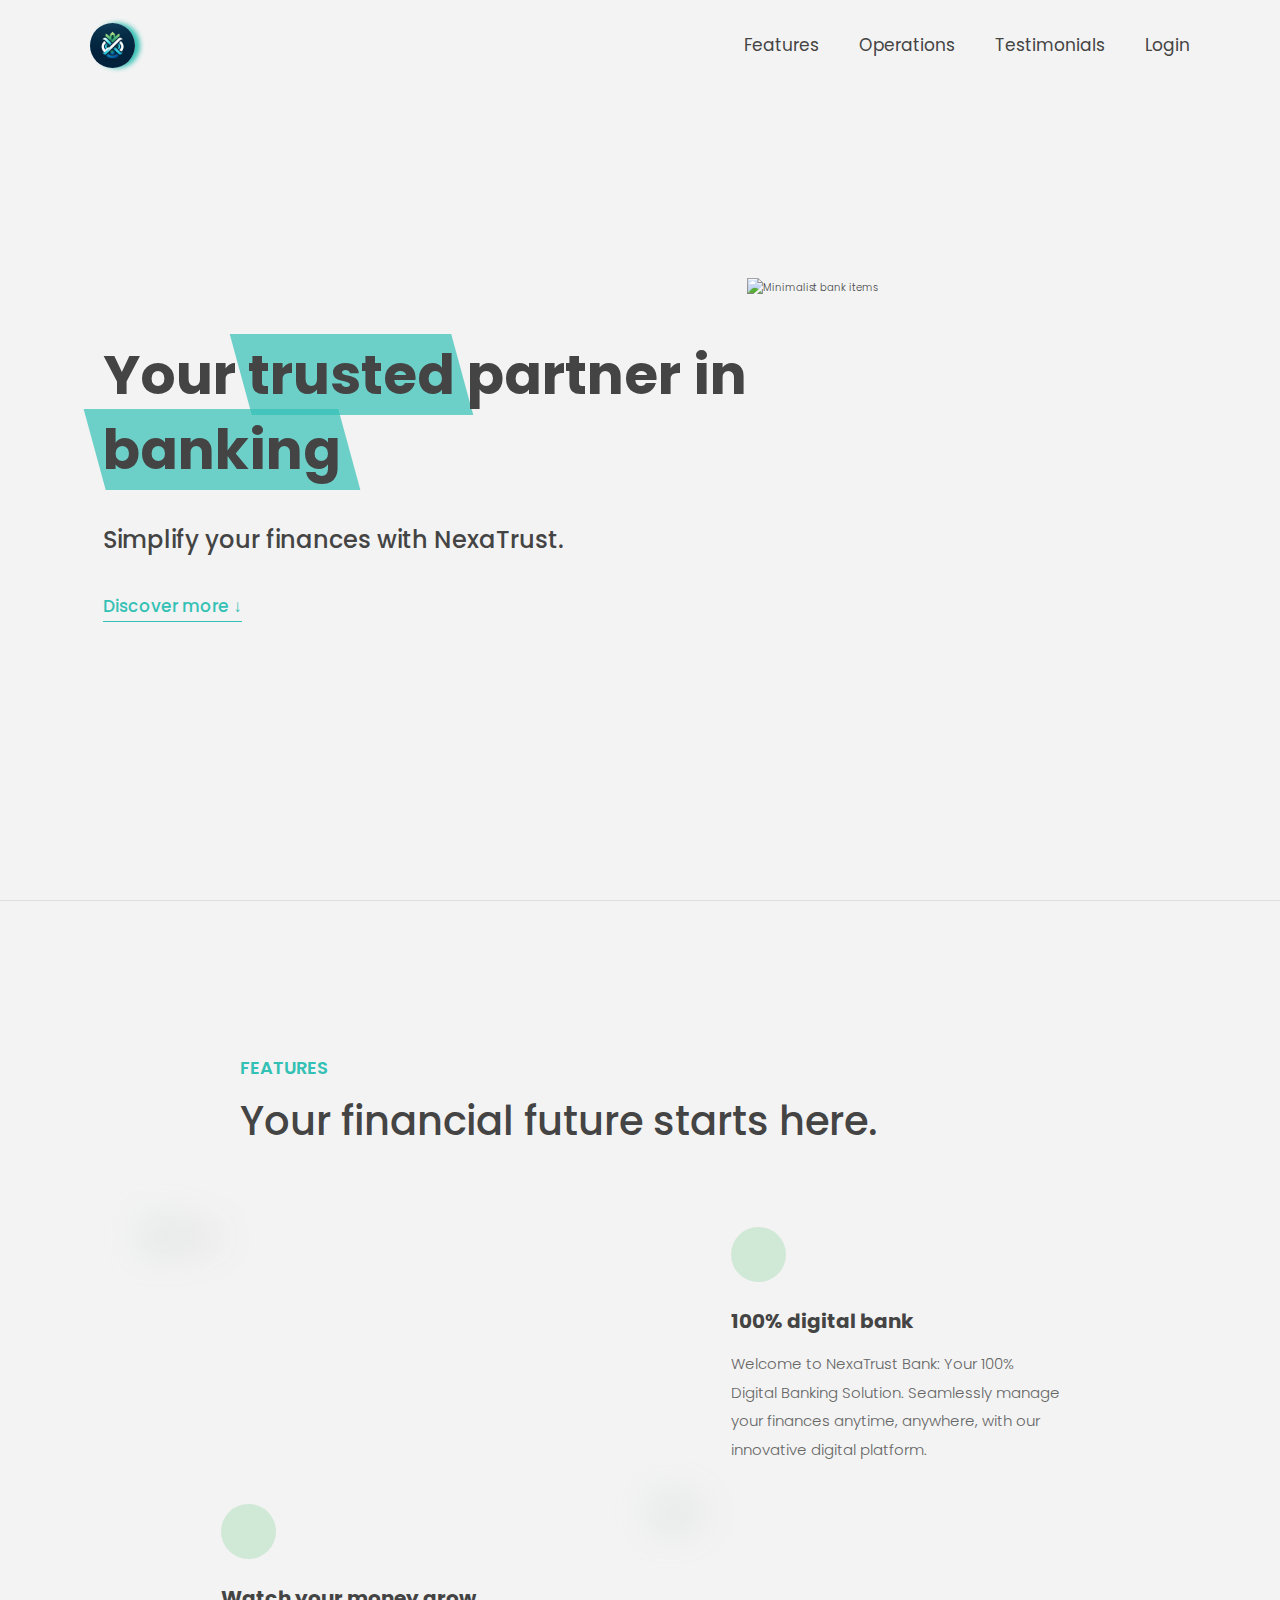
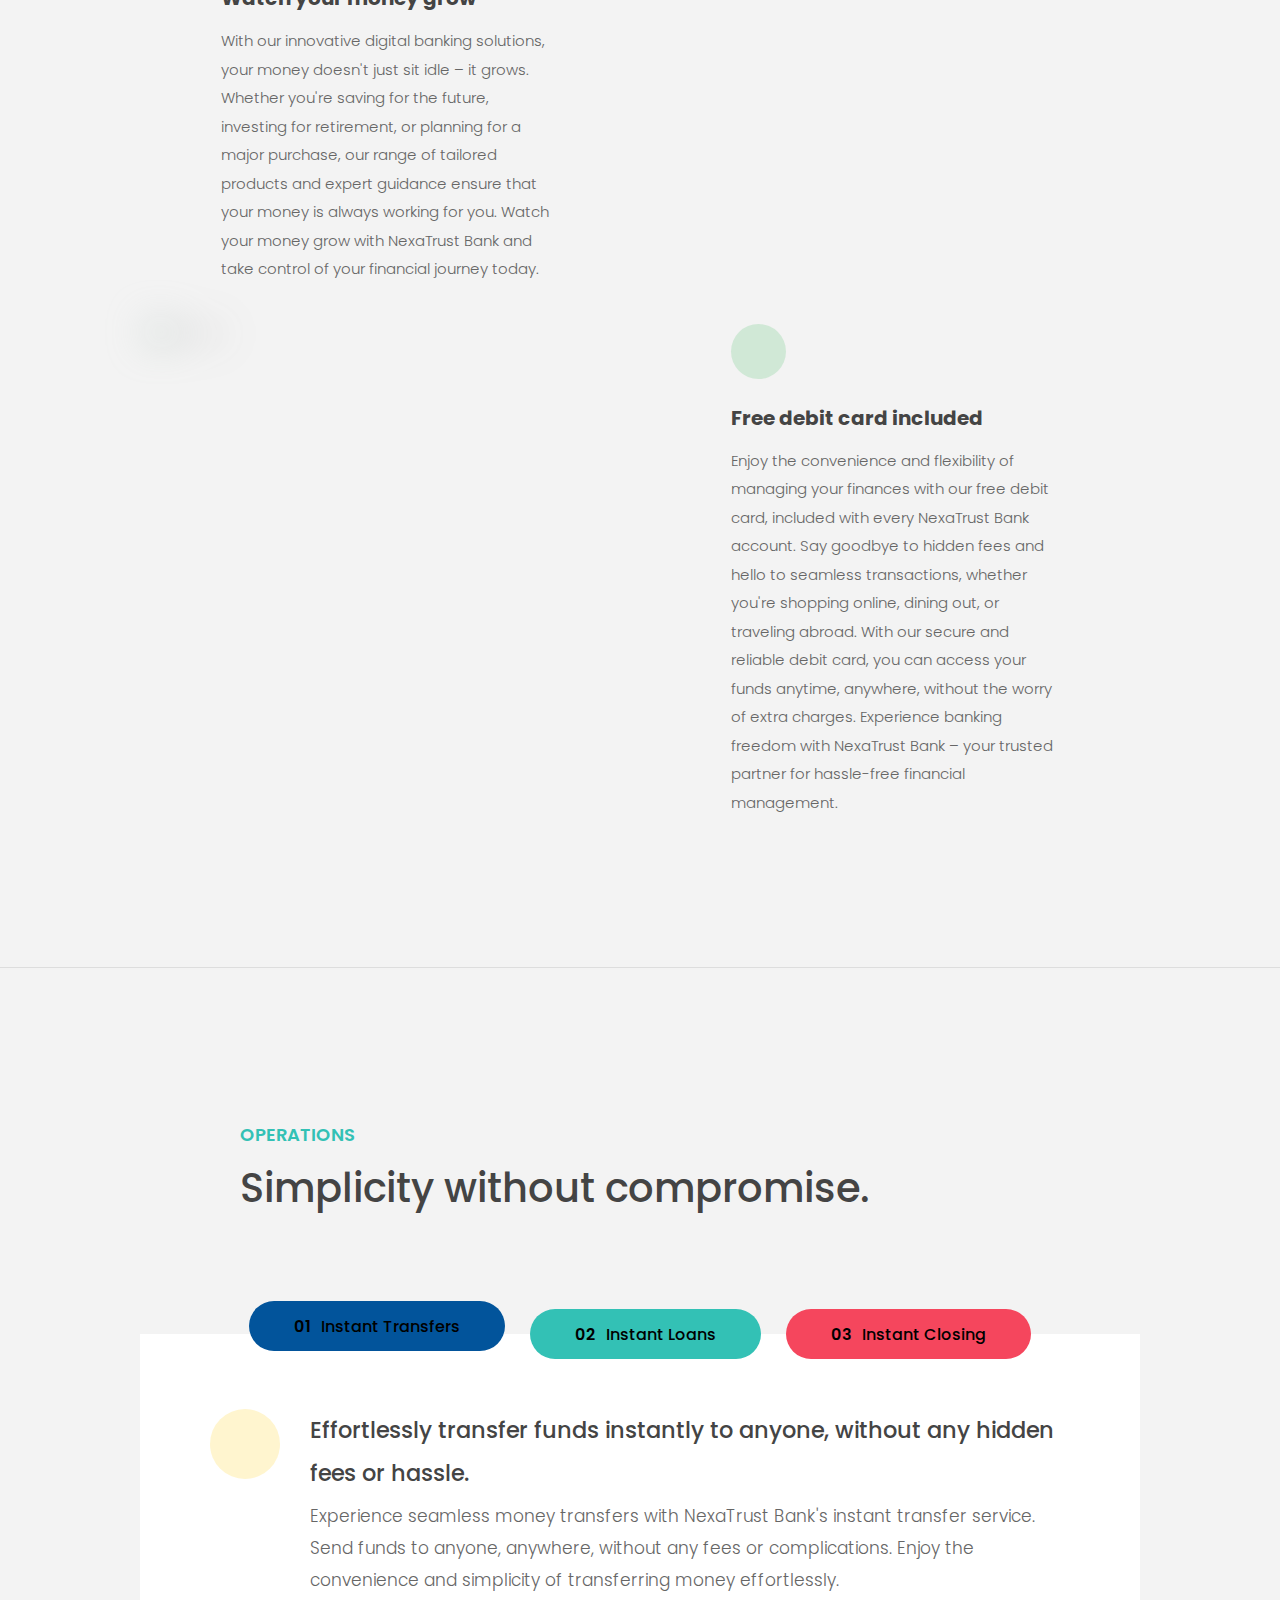
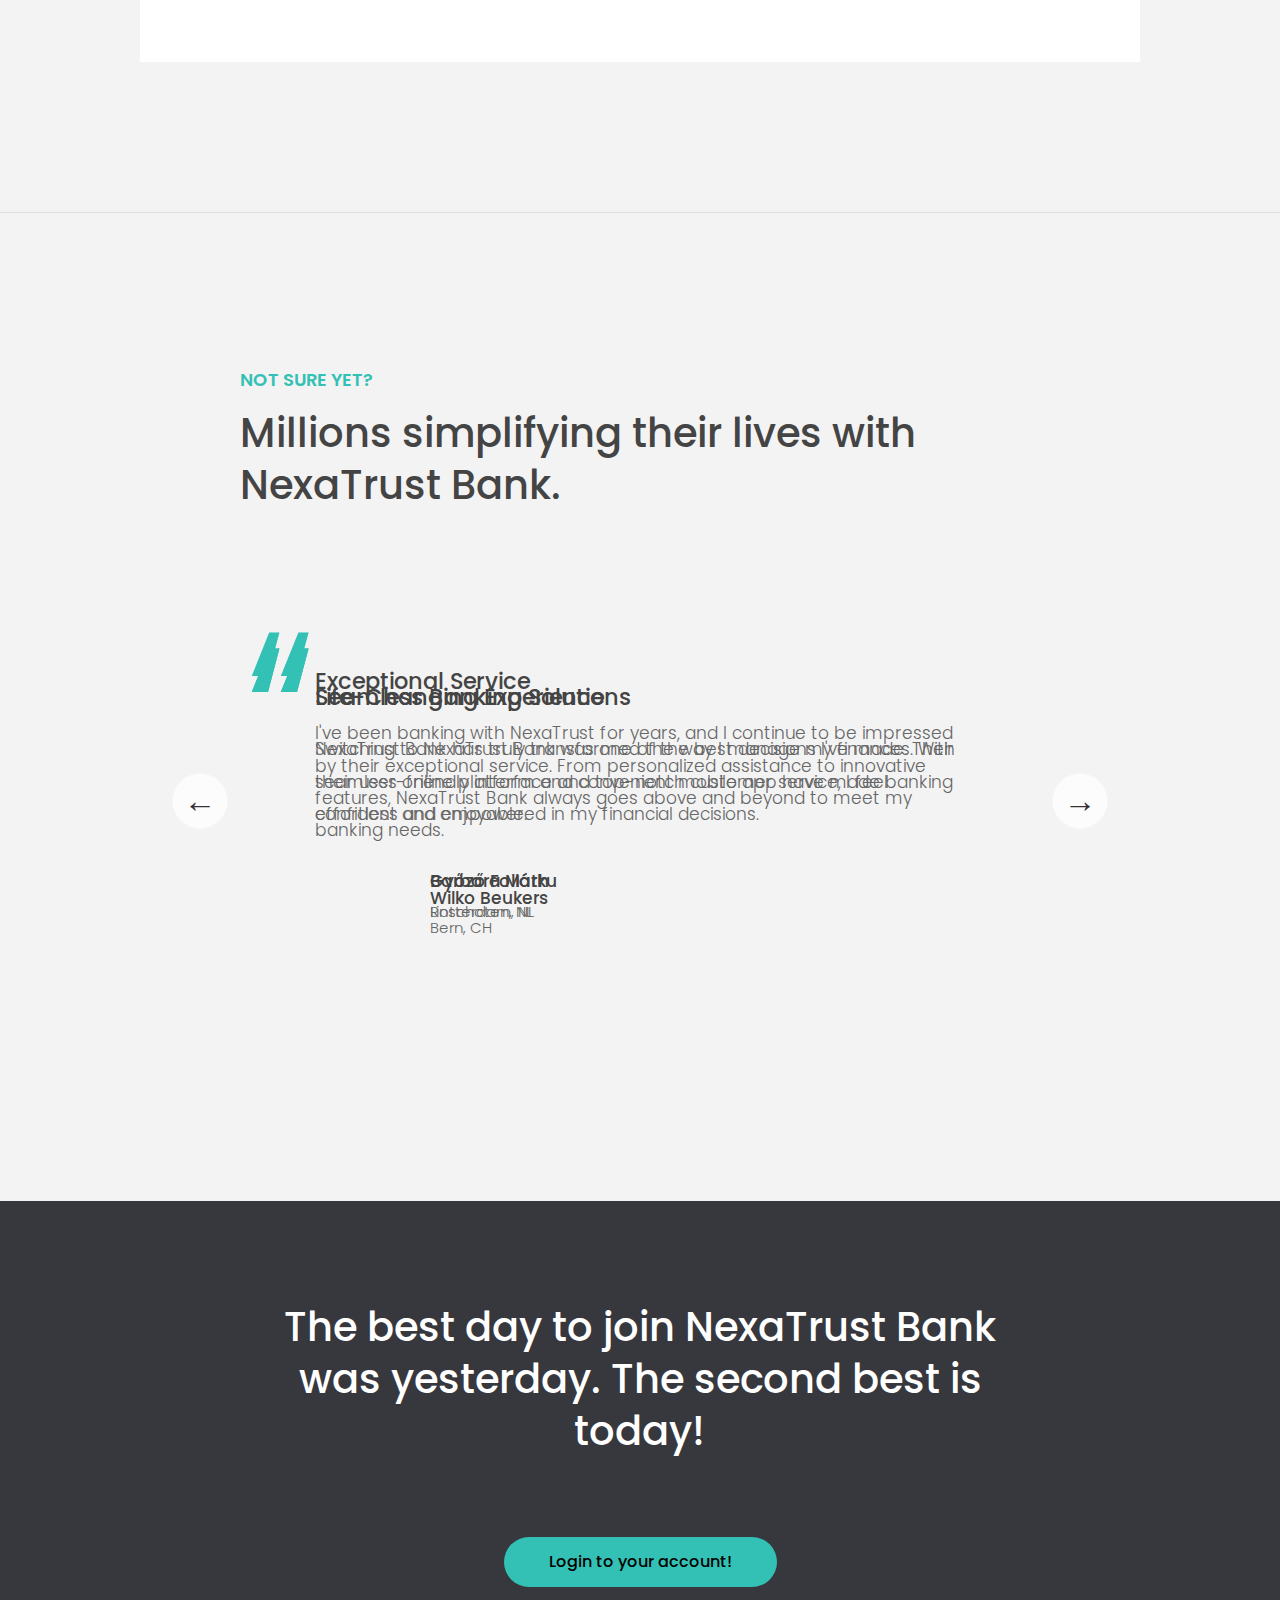
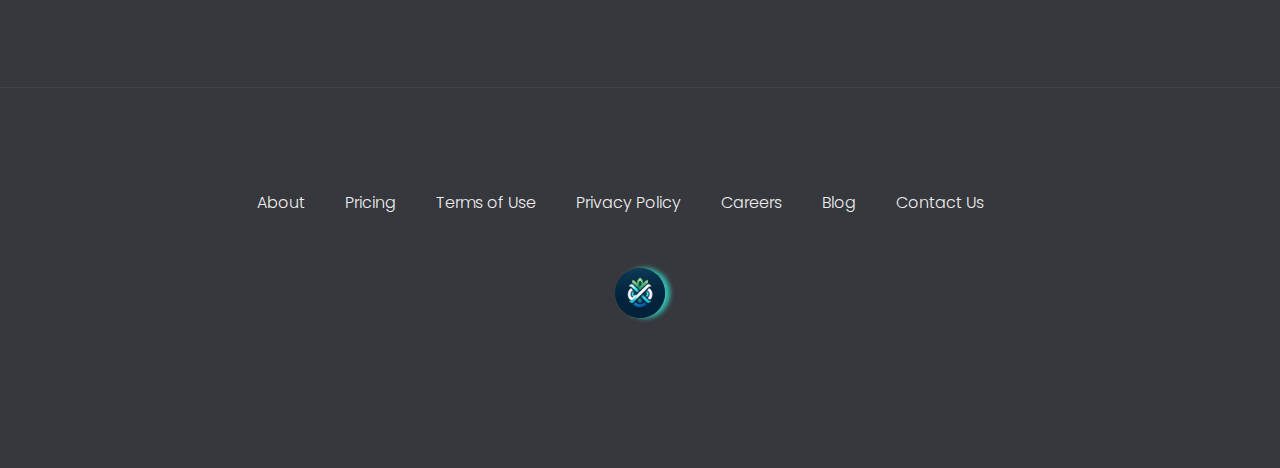
==== index.html @ 49918322 "Merge branch 'main' of https://github.com/KipSter91/NexaTrustBank_App_ZsMWebDev" ====
<!DOCTYPE html>
<html lang="en">
  <head>
    <meta charset="UTF-8" />
    <meta name="viewport" content="width=device-width, initial-scale=1.0" />
    <meta http-equiv="X-UA-Compatible" content="ie=edge" />
    <link rel="shortcut icon" type="image/png" href="img/icon2.png" />

    <link
      href="https://fonts.googleapis.com/css?family=Poppins:300,400,500,600&display=swap"
      rel="stylesheet"
    />
    <link rel="stylesheet" href="style.css" />
    <title>NexaTrust Bank | Trust in Tomorrow</title>
  </head>
  <body>
    <header class="header">
      <nav class="nav">
        <img
          src="img/icon2.png"
          alt="NexaTrust logo"
          class="nav__logo"
          id="logo"
          designer="Zsolt Márku"
          data-version-number="1.0.0"
        />
        <ul class="nav__links">
          <li class="nav__item">
            <a class="nav__link" href="#section--1">Features</a>
          </li>
          <li class="nav__item">
            <a class="nav__link" href="#section--2">Operations</a>
          </li>
          <li class="nav__item">
            <a class="nav__link" href="#section--3">Testimonials</a>
          </li>
          <li class="nav__item">
            <a class="nav__link" href="/banking_app/index.html">Login</a>
          </li>
        </ul>
      </nav>

      <div class="header__title">
        <!-- <h1 onclick="alert('HTML Event')"> -->
        <!-- Alert box -->
        <h1>
          Your
          <!-- Green highlight effect -->
          <span class="highlight">trusted</span>
          partner in<br />
          <span class="highlight">banking</span>
        </h1>
        <h4>Simplify your finances with NexaTrust.</h4>
        <button class="btn--text btn--scroll-to">
          Discover more &DownArrow;
        </button>
        <img
          src=""
          class="header__img"
          alt="Minimalist bank items"
        />
      </div>
    </header>

    <section class="section" id="section--1">
      <div class="section__title">
        <h2 class="section__description">Features</h2>
        <h3 class="section__header">Your financial future starts here.</h3>
      </div>

      <div class="features">
        <img
          src=""
          data-src="img/digital.jpg"
          alt="Computer"
          class="features__img lazy-img"
        />
        <div class="features__feature">
          <div class="features__icon">
            <svg>
              <use xlink:href=""></use>
            </svg>
          </div>
          <h5 class="features__header">100% digital bank</h5>
          <p>
            Welcome to NexaTrust Bank: Your 100% Digital Banking Solution.
            Seamlessly manage your finances anytime, anywhere, with our
            innovative digital platform.
          </p>
        </div>

        <div class="features__feature">
          <div class="features__icon">
            <svg>
              <use xlink:href=""></use>
            </svg>
          </div>
          <h5 class="features__header">Watch your money grow</h5>
          <p>
            With our innovative digital banking solutions, your money doesn't
            just sit idle – it grows. Whether you're saving for the future,
            investing for retirement, or planning for a major purchase, our
            range of tailored products and expert guidance ensure that your
            money is always working for you. Watch your money grow with
            NexaTrust Bank and take control of your financial journey today.
          </p>
        </div>
        <img
          src=""
          data-src=""
          alt="Plant"
          class="features__img lazy-img"
        />

        <img
          src=""
          data-src=""
          alt="Credit card"
          class="features__img lazy-img"
        />
        <div class="features__feature">
          <div class="features__icon">
            <svg>
              <use xlink:href=""></use>
            </svg>
          </div>
          <h5 class="features__header">Free debit card included</h5>
          <p>
            Enjoy the convenience and flexibility of managing your finances with
            our free debit card, included with every NexaTrust Bank account. Say
            goodbye to hidden fees and hello to seamless transactions, whether
            you're shopping online, dining out, or traveling abroad. With our
            secure and reliable debit card, you can access your funds anytime,
            anywhere, without the worry of extra charges. Experience banking
            freedom with NexaTrust Bank – your trusted partner for hassle-free
            financial management.
          </p>
        </div>
      </div>
    </section>

    <section class="section" id="section--2">
      <div class="section__title">
        <h2 class="section__description">Operations</h2>
        <h3 class="section__header">Simplicity without compromise.</h3>
      </div>

      <div class="operations">
        <div class="operations__tab-container">
          <button
            class="btn operations__tab operations__tab--1 operations__tab--active"
            data-tab="1"
          >
            <span>01</span>Instant Transfers
          </button>
          <button class="btn operations__tab operations__tab--2" data-tab="2">
            <span>02</span>Instant Loans
          </button>
          <button class="btn operations__tab operations__tab--3" data-tab="3">
            <span>03</span>Instant Closing
          </button>
        </div>
        <div
          class="operations__content operations__content--1 operations__content--active"
        >
          <div class="operations__icon operations__icon--1">
            <svg>
              <use xlink:href=""></use>
            </svg>
          </div>
          <h5 class="operations__header">
            Effortlessly transfer funds instantly to anyone, without any hidden
            fees or hassle.
          </h5>
          <p>
            Experience seamless money transfers with NexaTrust Bank's instant
            transfer service. Send funds to anyone, anywhere, without any fees
            or complications. Enjoy the convenience and simplicity of
            transferring money effortlessly.
          </p>
        </div>

        <div class="operations__content operations__content--2">
          <div class="operations__icon operations__icon--2">
            <svg>
              <use xlink:href=""></use>
            </svg>
          </div>
          <h5 class="operations__header">
            Unlock your dreams: instant loans for your home and beyond!
          </h5>
          <p>
            Get the keys to your dream home faster than ever with NexaTrust
            Bank's instant loan options. Whether you're buying your first home,
            investing in property, or fulfilling any other dream, our quick and
            hassle-free loan process makes it possible. Say goodbye to long
            waits and complicated paperwork – with NexaTrust, your dreams are
            within reach.
          </p>
        </div>
        <div class="operations__content operations__content--3">
          <div class="operations__icon operations__icon--3">
            <svg>
              <use xlink:href=""></use>
            </svg>
          </div>
          <h5 class="operations__header">
            No longer need your account? No problem! Close it instantly.
          </h5>
          <p>
            Account closure made simple! Say goodbye to lengthy procedures and
            hassle – at NexaTrust Bank, you can close your account instantly,
            hassle-free.
          </p>
        </div>
      </div>
    </section>

    <section class="section" id="section--3">
      <div class="section__title section__title--testimonials">
        <h2 class="section__description">Not sure yet?</h2>
        <h3 class="section__header">
          Millions simplifying their lives with NexaTrust Bank.
        </h3>
      </div>

      <div class="slider">
        <div class="slide slide--1">
          <div class="testimonial">
            <h5 class="testimonial__header">Life-Changing Experience</h5>
            <blockquote class="testimonial__text">
              NexaTrust Bank has truly transformed the way I manage my finances.
              With their user-friendly interface and top-notch customer service,
              I feel confident and empowered in my financial decisions.
            </blockquote>
            <address class="testimonial__author">
              <img src="" alt="" class="testimonial__photo" />
              <h6 class="testimonial__name">Győző Folláth</h6>
              <p class="testimonial__location">Linschoten, NL</p>
            </address>
          </div>
        </div>

        <div class="slide slide--2">
          <div class="testimonial">
            <h5 class="testimonial__header">Seamless Banking Solutions</h5>
            <blockquote class="testimonial__text">
              Switching to NexaTrust Bank was one of the best decisions I've
              made. Their seamless online platform and convenient mobile app
              have made banking effortless and enjoyable.
            </blockquote>
            <address class="testimonial__author">
              <img src="" alt="" class="testimonial__photo" />
              <h6 class="testimonial__name">Barbara Márku</h6>
              <p class="testimonial__location">Rotterdam, NL</p>
            </address>
          </div>
        </div>

        <div class="slide slide--3">
          <div class="testimonial">
            <h5 class="testimonial__header">Exceptional Service</h5>
            <blockquote class="testimonial__text">
              I've been banking with NexaTrust for years, and I continue to be
              impressed by their exceptional service. From personalized
              assistance to innovative features, NexaTrust Bank always goes
              above and beyond to meet my banking needs.
            </blockquote>
            <address class="testimonial__author">
              <img src="" alt="" class="testimonial__photo" />
              <h6 class="testimonial__name">Wilko Beukers</h6>
              <p class="testimonial__location">Bern, CH</p>
            </address>
          </div>
        </div>

        <!-- <div class="slide"><img src="img/img-1.jpg" alt="Photo 1" /></div>
        <div class="slide"><img src="img/img-2.jpg" alt="Photo 2" /></div>
        <div class="slide"><img src="img/img-3.jpg" alt="Photo 3" /></div>
        <div class="slide"><img src="img/img-4.jpg" alt="Photo 4" /></div> -->
        <button class="slider__btn slider__btn--left">&larr;</button>
        <button class="slider__btn slider__btn--right">&rarr;</button>
        <div class="dots"></div>
      </div>
    </section>

    <section class="section section--log-in">
      <div class="section__title">
        <h3 class="section__header">
          The best day to join NexaTrust Bank was yesterday. The second best is
          today!
        </h3>
      </div>
      <button class="btn btn--show-modal">Login to your account!</button>
    </section>

    <footer class="footer">
      <ul class="footer__nav">
        <li class="footer__item">
          <a class="footer__link" href="#">About</a>
        </li>
        <li class="footer__item">
          <a class="footer__link" href="#">Pricing</a>
        </li>
        <li class="footer__item">
          <a class="footer__link" href="#">Terms of Use</a>
        </li>
        <li class="footer__item">
          <a class="footer__link" href="#">Privacy Policy</a>
        </li>
        <li class="footer__item">
          <a class="footer__link" href="#">Careers</a>
        </li>
        <li class="footer__item">
          <a class="footer__link" href="#">Blog</a>
        </li>
        <li class="footer__item">
          <a
            class="footer__link"
            id="portfolio"
            href="http://www.zsoltmarku.com"
            >Contact Us</a
          >
        </li>
      </ul>
      <img src="img/icon2.png" alt="Logo" class="footer__logo" />
      <script src="script.js"></script>
    </footer>
  </body>
</html>
---- style.css ----
/* The page is NOT responsive. You can implement responsiveness yourself if you wanna have some fun 😃 */

:root {
  --color-primary: #33c1b5;
  --color-secondary: #02549b;
  --color-tertiary: #f5465d;
  --color-primary-darker: #2ba399;
  --color-secondary-darker: rgb(9, 76, 128);
  --color-tertiary-darker: #d83d52;
  --color-primary-opacity: #5ec5763a;
  --color-secondary-opacity: #ffcd0331;
  --color-tertiary-opacity: #ff58602d;
  --gradient-primary: linear-gradient(to top left, #39b385, #02549b);
  --gradient-secondary: linear-gradient(to top left, #042741, #042741);
}

* {
  margin: 0;
  padding: 0;
  box-sizing: inherit;
}

html {
  font-size: 62.5%;
  box-sizing: border-box;
}

body {
  font-family: 'Poppins', sans-serif;
  font-weight: 300;
  color: #444;
  line-height: 1.9;
  background-color: #f3f3f3;
}

/* GENERAL ELEMENTS */
.section {
  padding: 15rem 3rem;
  border-top: 1px solid #ddd;

  transition: transform 1s, opacity 1s;
}

.section--hidden {
  opacity: 0;
  transform: translateY(8rem);
}

.section__title {
  max-width: 80rem;
  margin: 0 auto 8rem auto;
}

.section__description {
  font-size: 1.8rem;
  font-weight: 600;
  text-transform: uppercase;
  color: var(--color-primary);
  margin-bottom: 1rem;
}

.section__header {
  font-size: 4rem;
  line-height: 1.3;
  font-weight: 500;
}

.btn {
  display: inline-block;
  background-color: var(--color-primary);
  font-size: 1.6rem;
  font-family: inherit;
  font-weight: 500;
  border: none;
  padding: 1.25rem 4.5rem;
  border-radius: 10rem;
  cursor: pointer;
  transition: all 0.3s;
}

.btn:hover {
  background-color: var(--color-primary-darker);
}

.btn--text {
  display: inline-block;
  background: none;
  font-size: 1.7rem;
  font-family: inherit;
  font-weight: 500;
  color: var(--color-primary);
  border: none;
  border-bottom: 1px solid currentColor;
  padding-bottom: 2px;
  cursor: pointer;
  transition: all 0.3s;
}

p {
  color: #666;
}

/* This is BAD for accessibility! Don't do in the real world! */
button:focus {
  outline: none;
}

img {
  transition: filter 0.5s;
}

.lazy-img {
  filter: blur(20px);
}

/* NAVIGATION */
.nav {
  display: flex;
  justify-content: space-between;
  align-items: center;
  height: 9rem;
  width: 100%;
  padding: 0 6rem;
  z-index: 100;
}

/* nav and stickly class at the same time */
.nav.sticky {
  position: fixed;
  background-color: rgba(255, 255, 255, 0.95);
}

.nav__logo {
  border-radius: 25px;
  height: 4.5rem;
  transition: all 0.3s;
  box-shadow: 0.5em 0 0.5em #33c1b5;
}

.nav__links {
  display: flex;
  align-items: center;
  list-style: none;
}

.nav__item {
  margin-left: 4rem;
}

.nav__link:link,
.nav__link:visited {
  font-size: 1.7rem;
  font-weight: 400;
  color: inherit;
  text-decoration: none;
  display: block;
  transition: all 0.3s;
}

.nav__link--btn:link,
.nav__link--btn:visited {
  padding: 0.8rem 2.5rem;
  border-radius: 3rem;
  background-color: var(--color-primary);
  color: #222;
}

.nav__link--btn:hover,
.nav__link--btn:active {
  color: inherit;
  background-color: var(--color-primary-darker);
  color: #333;
}

/* HEADER */
.header {
  padding: 0 3rem;
  height: 100vh;
  display: flex;
  flex-direction: column;
  align-items: center;
}

.header__title {
  flex: 1;

  max-width: 115rem;
  display: grid;
  grid-template-columns: 3fr 2fr;
  row-gap: 3rem;
  align-content: center;
  justify-content: center;

  align-items: start;
  justify-items: start;
}

h1 {
  font-size: 5.5rem;
  line-height: 1.35;
}

h4 {
  font-size: 2.4rem;
  font-weight: 500;
}

.header__img {
  width: 100%;
  grid-column: 2 / 3;
  grid-row: 1 / span 4;
  transform: translateY(-6rem);
}

.highlight {
  position: relative;
}

.highlight::after {
  display: block;
  content: '';
  position: absolute;
  bottom: 0;
  left: 0;
  height: 100%;
  width: 100%;
  z-index: -1;
  opacity: 0.7;
  transform: scale(1.07, 1.05) skewX(15deg);
  background-color: var(--color-primary);
}

/* FEATURES */
.features {
  display: grid;
  grid-template-columns: 1fr 1fr;
  gap: 4rem;
  margin: 0 12rem;
}

.features__img {
  width: 100%;
}

.features__feature {
  align-self: center;
  justify-self: center;
  width: 70%;
  font-size: 1.5rem;
}

.features__icon {
  display: flex;
  align-items: center;
  justify-content: center;
  background-color: var(--color-primary-opacity);
  height: 5.5rem;
  width: 5.5rem;
  border-radius: 50%;
  margin-bottom: 2rem;
}

.features__icon svg {
  height: 2.5rem;
  width: 2.5rem;
  fill: var(--color-primary);
}

.features__header {
  font-size: 2rem;
  margin-bottom: 1rem;
}

/* OPERATIONS */
.operations {
  max-width: 100rem;
  margin: 12rem auto 0 auto;

  background-color: #fff;
}

.operations__tab-container {
  display: flex;
  justify-content: center;
}

.operations__tab {
  margin-right: 2.5rem;
  transform: translateY(-50%);
}

.operations__tab span {
  margin-right: 1rem;
  font-weight: 600;
  display: inline-block;
}

.operations__tab--1 {
  background-color: var(--color-secondary);
}

.operations__tab--1:hover {
  background-color: var(--color-secondary-darker);
}

.operations__tab--3 {
  background-color: var(--color-tertiary);
  margin: 0;
}

.operations__tab--3:hover {
  background-color: var(--color-tertiary-darker);
}

.operations__tab--active {
  transform: translateY(-66%);
}

.operations__content {
  display: none;

  /* JUST PRESENTATIONAL */
  font-size: 1.7rem;
  padding: 2.5rem 7rem 6.5rem 7rem;
}

.operations__content--active {
  display: grid;
  grid-template-columns: 7rem 1fr;
  column-gap: 3rem;
  row-gap: 0.5rem;
}

.operations__header {
  font-size: 2.25rem;
  font-weight: 500;
  align-self: center;
}

.operations__icon {
  display: flex;
  align-items: center;
  justify-content: center;
  height: 7rem;
  width: 7rem;
  border-radius: 50%;
}

.operations__icon svg {
  height: 2.75rem;
  width: 2.75rem;
}

.operations__content p {
  grid-column: 2;
}

.operations__icon--1 {
  background-color: var(--color-secondary-opacity);
}
.operations__icon--2 {
  background-color: var(--color-primary-opacity);
}
.operations__icon--3 {
  background-color: var(--color-tertiary-opacity);
}
.operations__icon--1 svg {
  fill: var(--color-secondary-darker);
}
.operations__icon--2 svg {
  fill: var(--color-primary);
}
.operations__icon--3 svg {
  fill: var(--color-tertiary);
}

/* SLIDER */
.slider {
  max-width: 100rem;
  height: 50rem;
  margin: 0 auto;
  position: relative;

  /* IN THE END */
  overflow: hidden;
}

.slide {
  position: absolute;
  top: 0;
  width: 100%;
  height: 50rem;

  display: flex;
  align-items: center;
  justify-content: center;

  /* THIS creates the animation! */
  transition: transform 1s;
}

.slide > img {
  /* Only for images that have different size than slide */
  width: 100%;
  height: 100%;
  object-fit: cover;
}

.slider__btn {
  position: absolute;
  top: 50%;
  z-index: 10;

  border: none;
  background: rgba(255, 255, 255, 0.7);
  font-family: inherit;
  color: #333;
  border-radius: 50%;
  height: 5.5rem;
  width: 5.5rem;
  font-size: 3.25rem;
  cursor: pointer;
}

.slider__btn--left {
  left: 6%;
  transform: translate(-50%, -50%);
}

.slider__btn--right {
  right: 6%;
  transform: translate(50%, -50%);
}

.dots {
  position: absolute;
  bottom: 5%;
  left: 50%;
  transform: translateX(-50%);
  display: flex;
}

.dots__dot {
  border: none;
  background-color: #b9b9b9;
  opacity: 0.7;
  height: 1rem;
  width: 1rem;
  border-radius: 50%;
  margin-right: 1.75rem;
  cursor: pointer;
  transition: all 0.5s;

  /* Only necessary when overlying images */
  /* box-shadow: 0 0.6rem 1.5rem rgba(0, 0, 0, 0.7); */
}

.dots__dot:last-child {
  margin: 0;
}

.dots__dot--active {
  /* background-color: #fff; */
  background-color: #888;
  opacity: 1;
}

/* TESTIMONIALS */
.testimonial {
  width: 65%;
  position: relative;
}

.testimonial::before {
  content: '\201C';
  position: absolute;
  top: -5.7rem;
  left: -6.8rem;
  line-height: 1;
  font-size: 20rem;
  font-family: inherit;
  color: var(--color-primary);
  z-index: -1;
}

.testimonial__header {
  font-size: 2.25rem;
  font-weight: 500;
  margin-bottom: 1.5rem;
}

.testimonial__text {
  font-size: 1.7rem;
  margin-bottom: 3.5rem;
  color: #666;
}

.testimonial__author {
  margin-left: 3rem;
  font-style: normal;

  display: grid;
  grid-template-columns: 6.5rem 1fr;
  column-gap: 2rem;
}

.testimonial__photo {
  grid-row: 1 / span 2;
  width: 6.5rem;
  border-radius: 50%;
}

.testimonial__name {
  font-size: 1.7rem;
  font-weight: 500;
  align-self: end;
  margin: 0;
}

.testimonial__location {
  font-size: 1.5rem;
}

.section__title--testimonials {
  margin-bottom: 4rem;
}

/* SIGNUP */
.section--log-in {
  background-color: #37383d;
  border-top: none;
  border-bottom: 1px solid #444;
  text-align: center;
  padding: 10rem 3rem;
}

.section--log-in .section__header {
  color: #fff;
  text-align: center;
}

.section--sign-up .section__title {
  margin-bottom: 6rem;
}

.section--sign-up .btn {
  font-size: 1.9rem;
  padding: 2rem 5rem;
}

/* FOOTER */
.footer {
  padding: 10rem 3rem;
  background-color: #37383d;
}

.footer__nav {
  list-style: none;
  display: flex;
  justify-content: center;
  margin-bottom: 5rem;
}

.footer__item {
  margin-right: 4rem;
}

.footer__link {
  font-size: 1.6rem;
  color: #eee;
  text-decoration: none;
}

.footer__logo {
  height: 5rem;
  display: block;
  margin: 0 auto;
  margin-bottom: 5rem;
  border-radius: 25px;
  box-shadow: 0.5em 0 0.5em #33c1b5;
}

.footer__copyright {
  font-size: 1.4rem;
  color: #aaa;
  text-align: center;
}

.footer__copyright .footer__link {
  font-size: 1.4rem;
}

.hidden {
  visibility: hidden;
  opacity: 0;
}

/* COOKIE MESSAGE */
.cookie-message {
  display: flex;
  position: fixed;
  bottom: -100px;
  left: 0;
  align-items: center;
  justify-content: space-evenly;
  width: 100%;
  background-color: white;
  color: #bbb;
  font-size: 1.5rem;
  font-weight: 400;
  transition: bottom 0.3s ease-in-out;
}
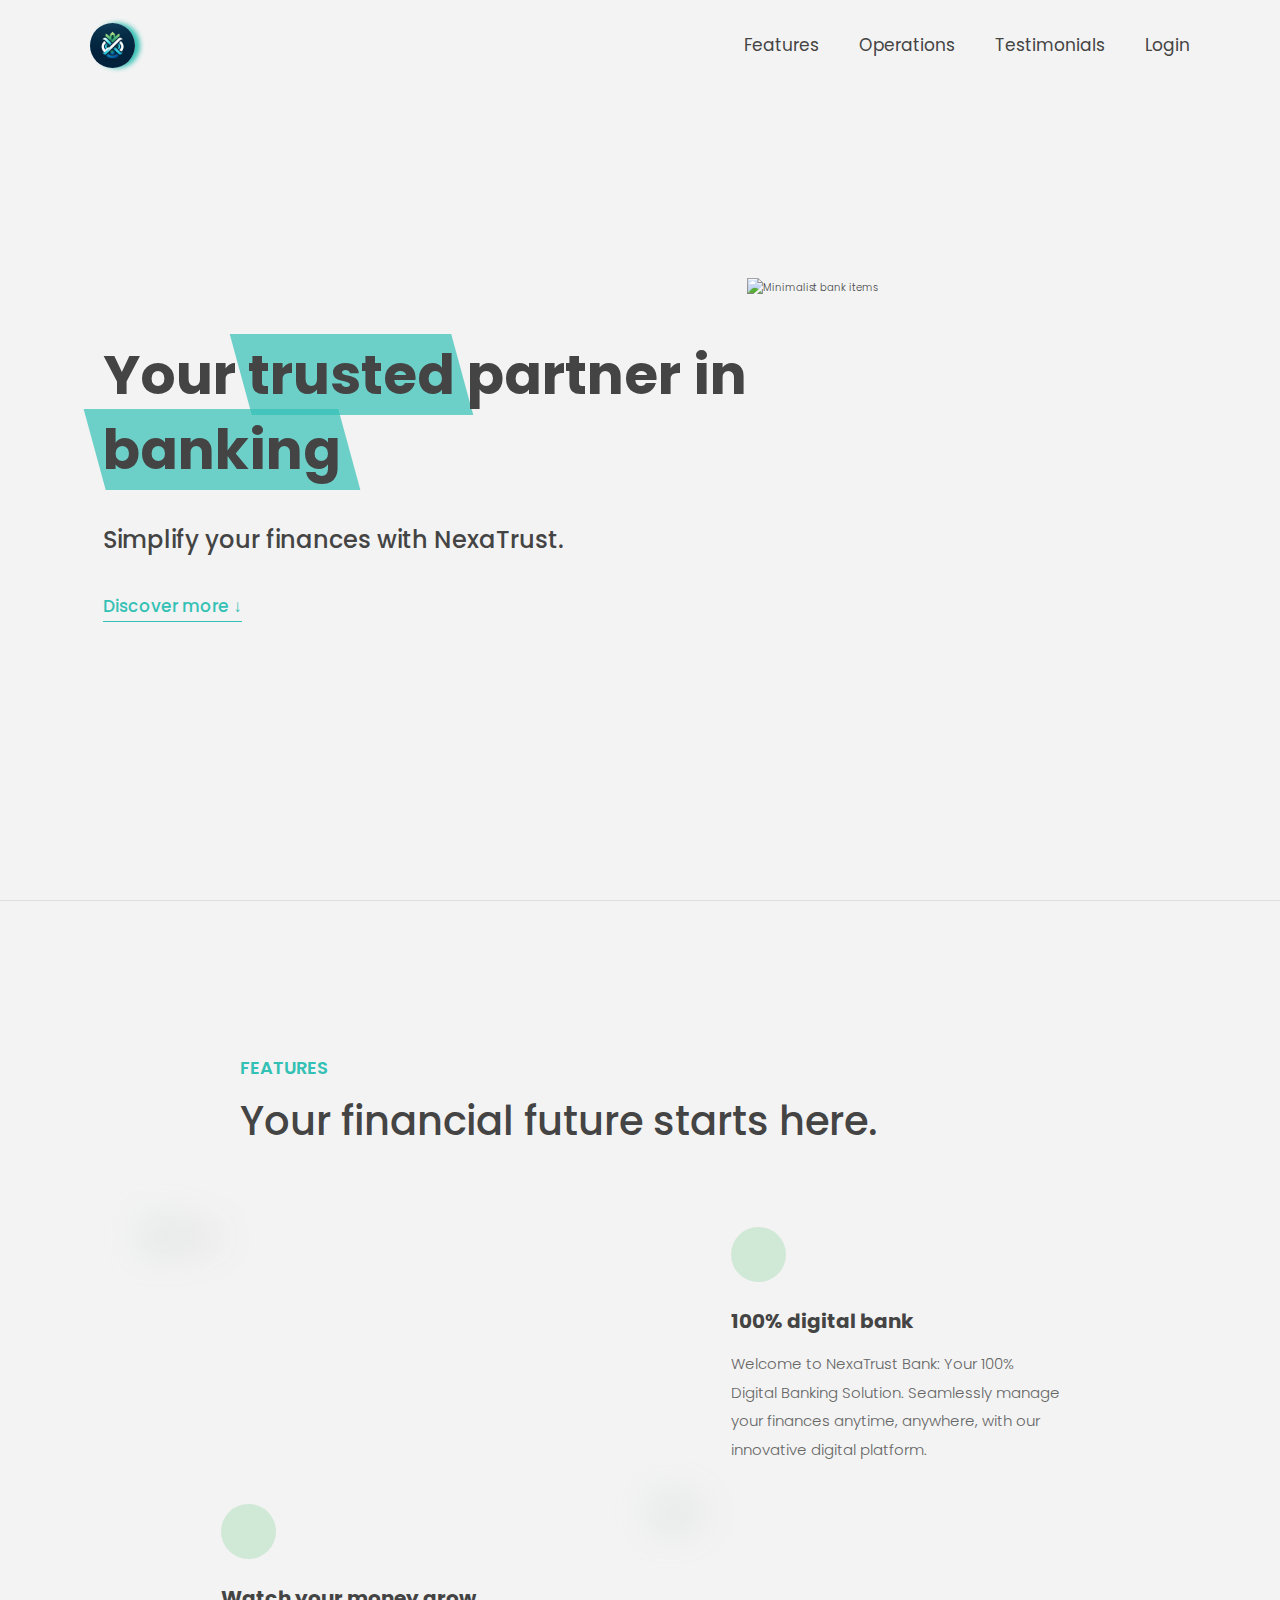
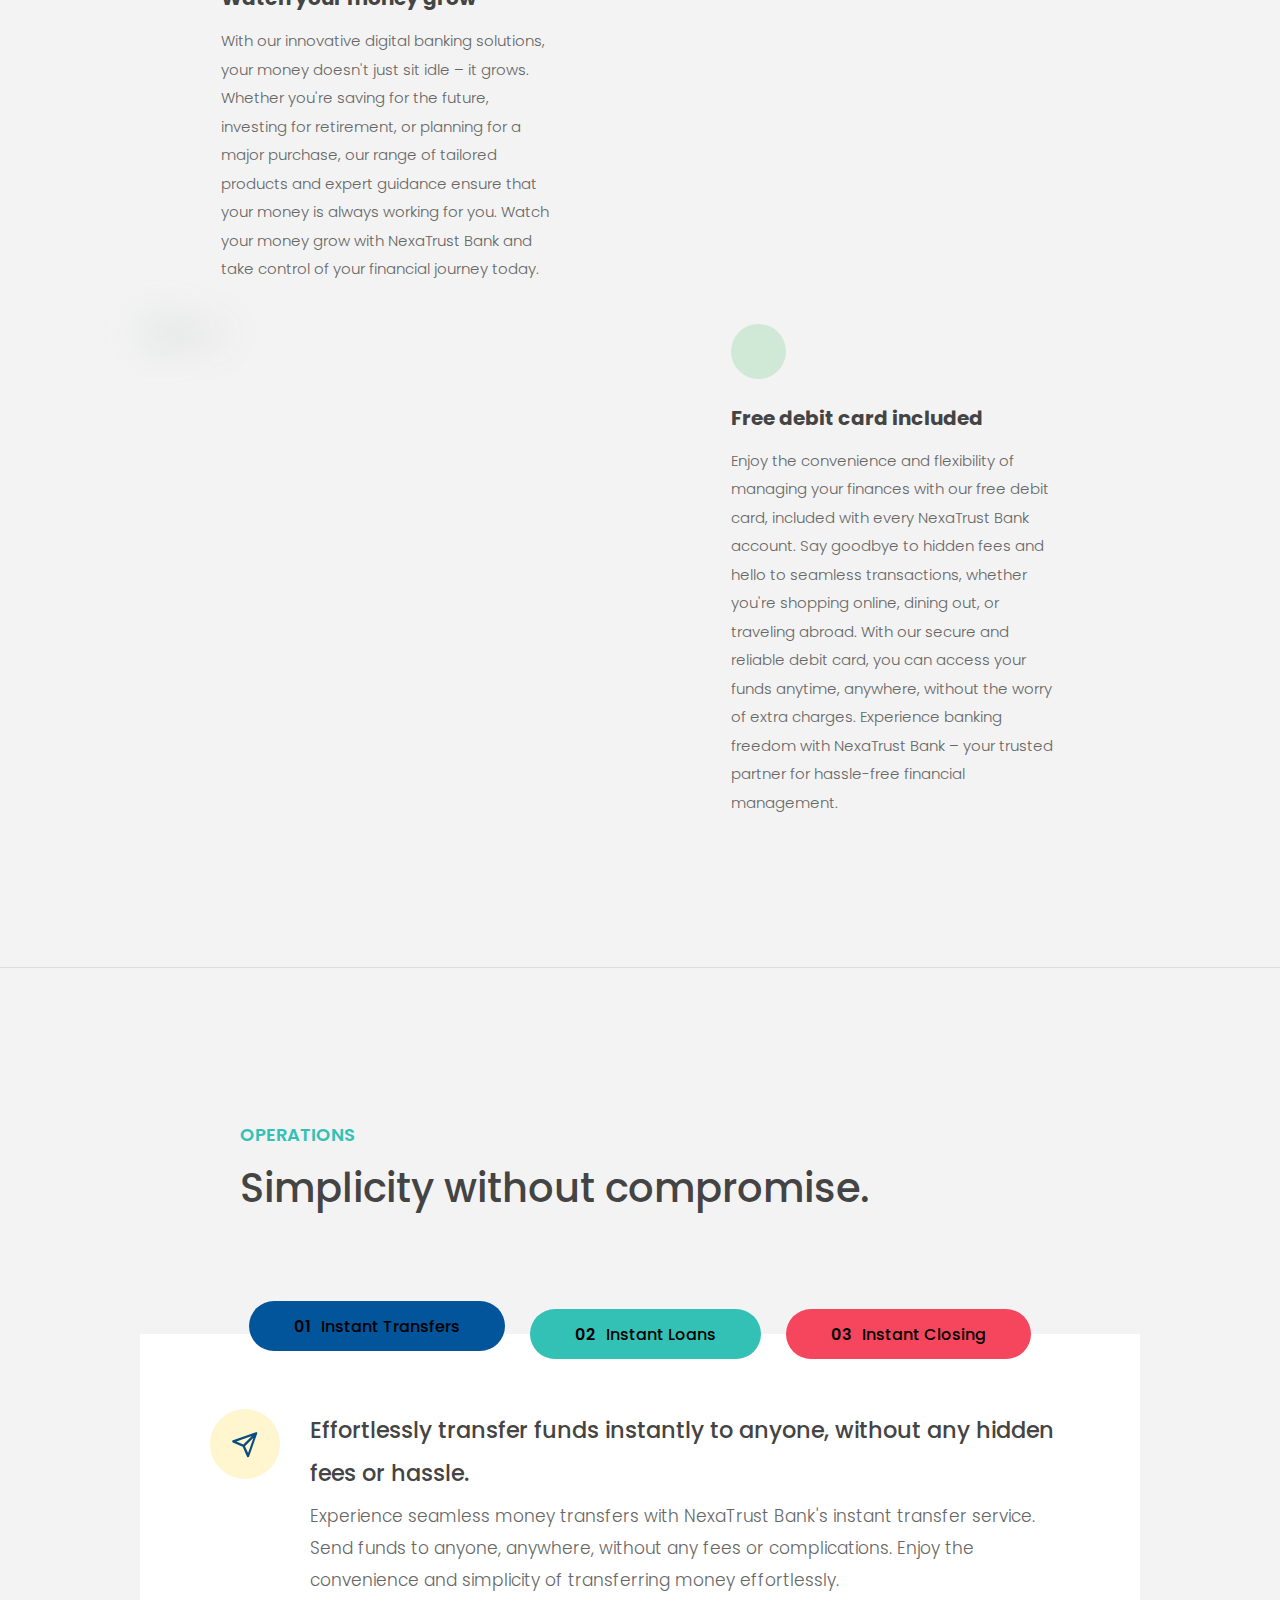
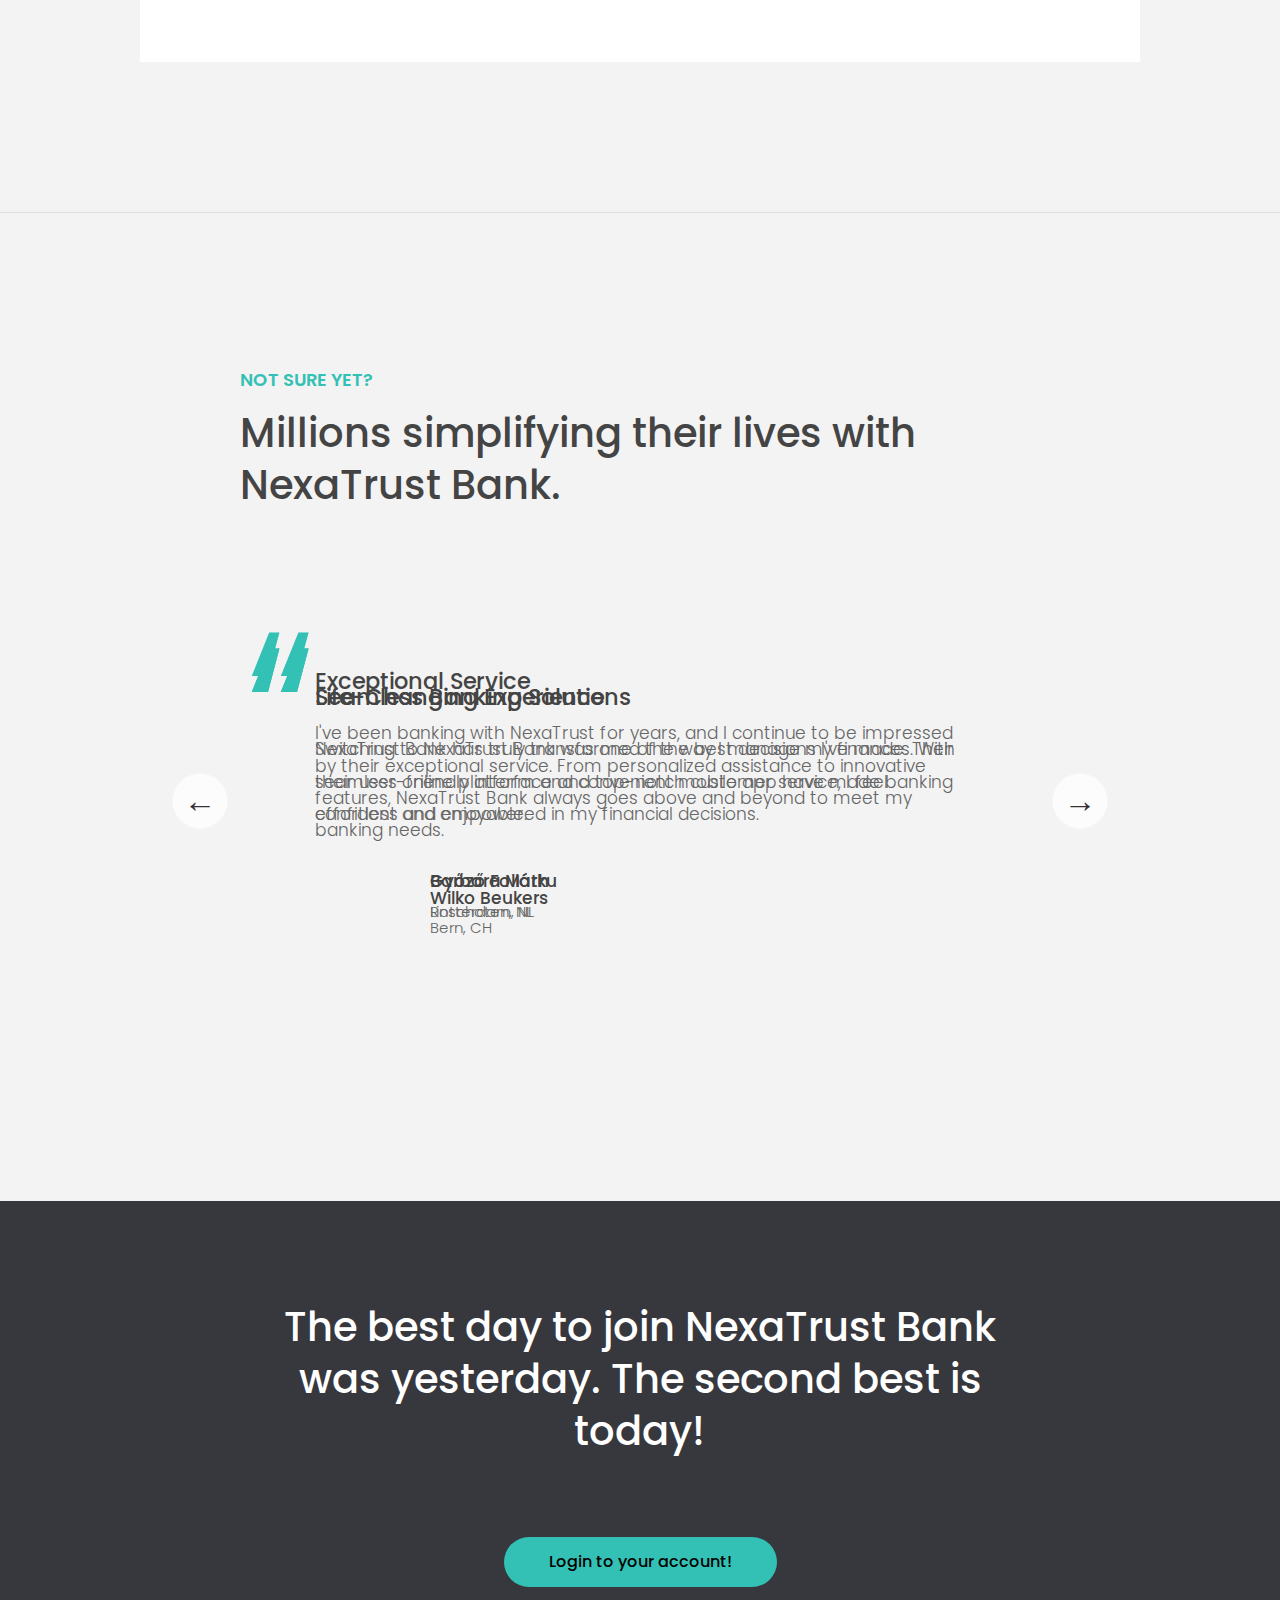
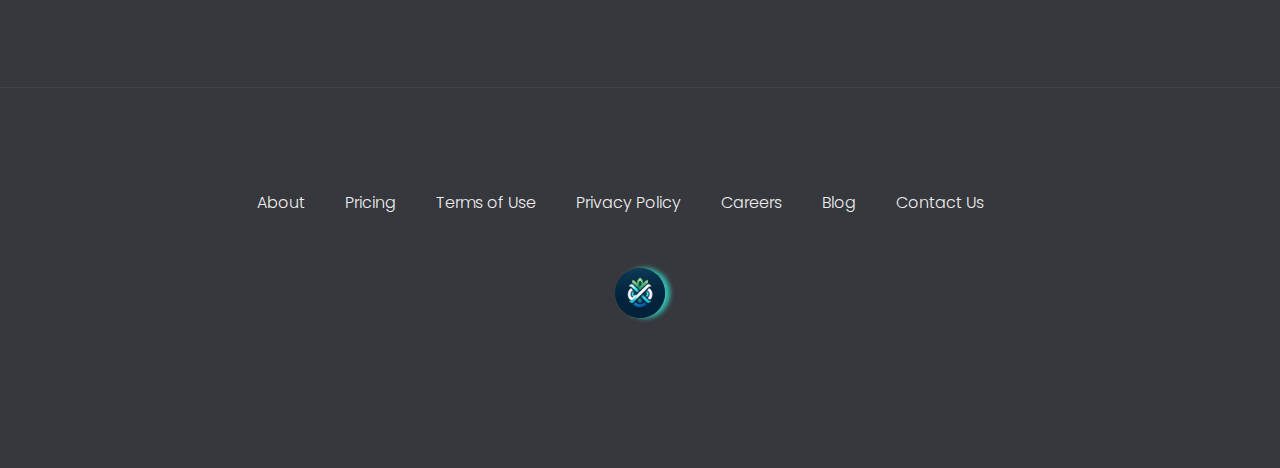
==== commit 494bc34b: "adding tabbed components" ====
--- a/index.html
+++ b/index.html
@@ -165,7 +165,7 @@
         >
           <div class="operations__icon operations__icon--1">
             <svg>
-              <use xlink:href=""></use>
+              <use xlink:href="img/icons.svg#icon-send"></use>
             </svg>
           </div>
           <h5 class="operations__header">
@@ -183,7 +183,7 @@
         <div class="operations__content operations__content--2">
           <div class="operations__icon operations__icon--2">
             <svg>
-              <use xlink:href=""></use>
+              <use xlink:href="img/icons.svg#icon-home"></use>
             </svg>
           </div>
           <h5 class="operations__header">
@@ -201,7 +201,7 @@
         <div class="operations__content operations__content--3">
           <div class="operations__icon operations__icon--3">
             <svg>
-              <use xlink:href=""></use>
+              <use xlink:href="img/icons.svg#icon-trash"></use>
             </svg>
           </div>
           <h5 class="operations__header">
--- a/style.css
+++ b/style.css
@@ -1,4 +1,3 @@
-/* The page is NOT responsive. You can implement responsiveness yourself if you wanna have some fun 😃 */
 
 :root {
   --color-primary: #33c1b5;
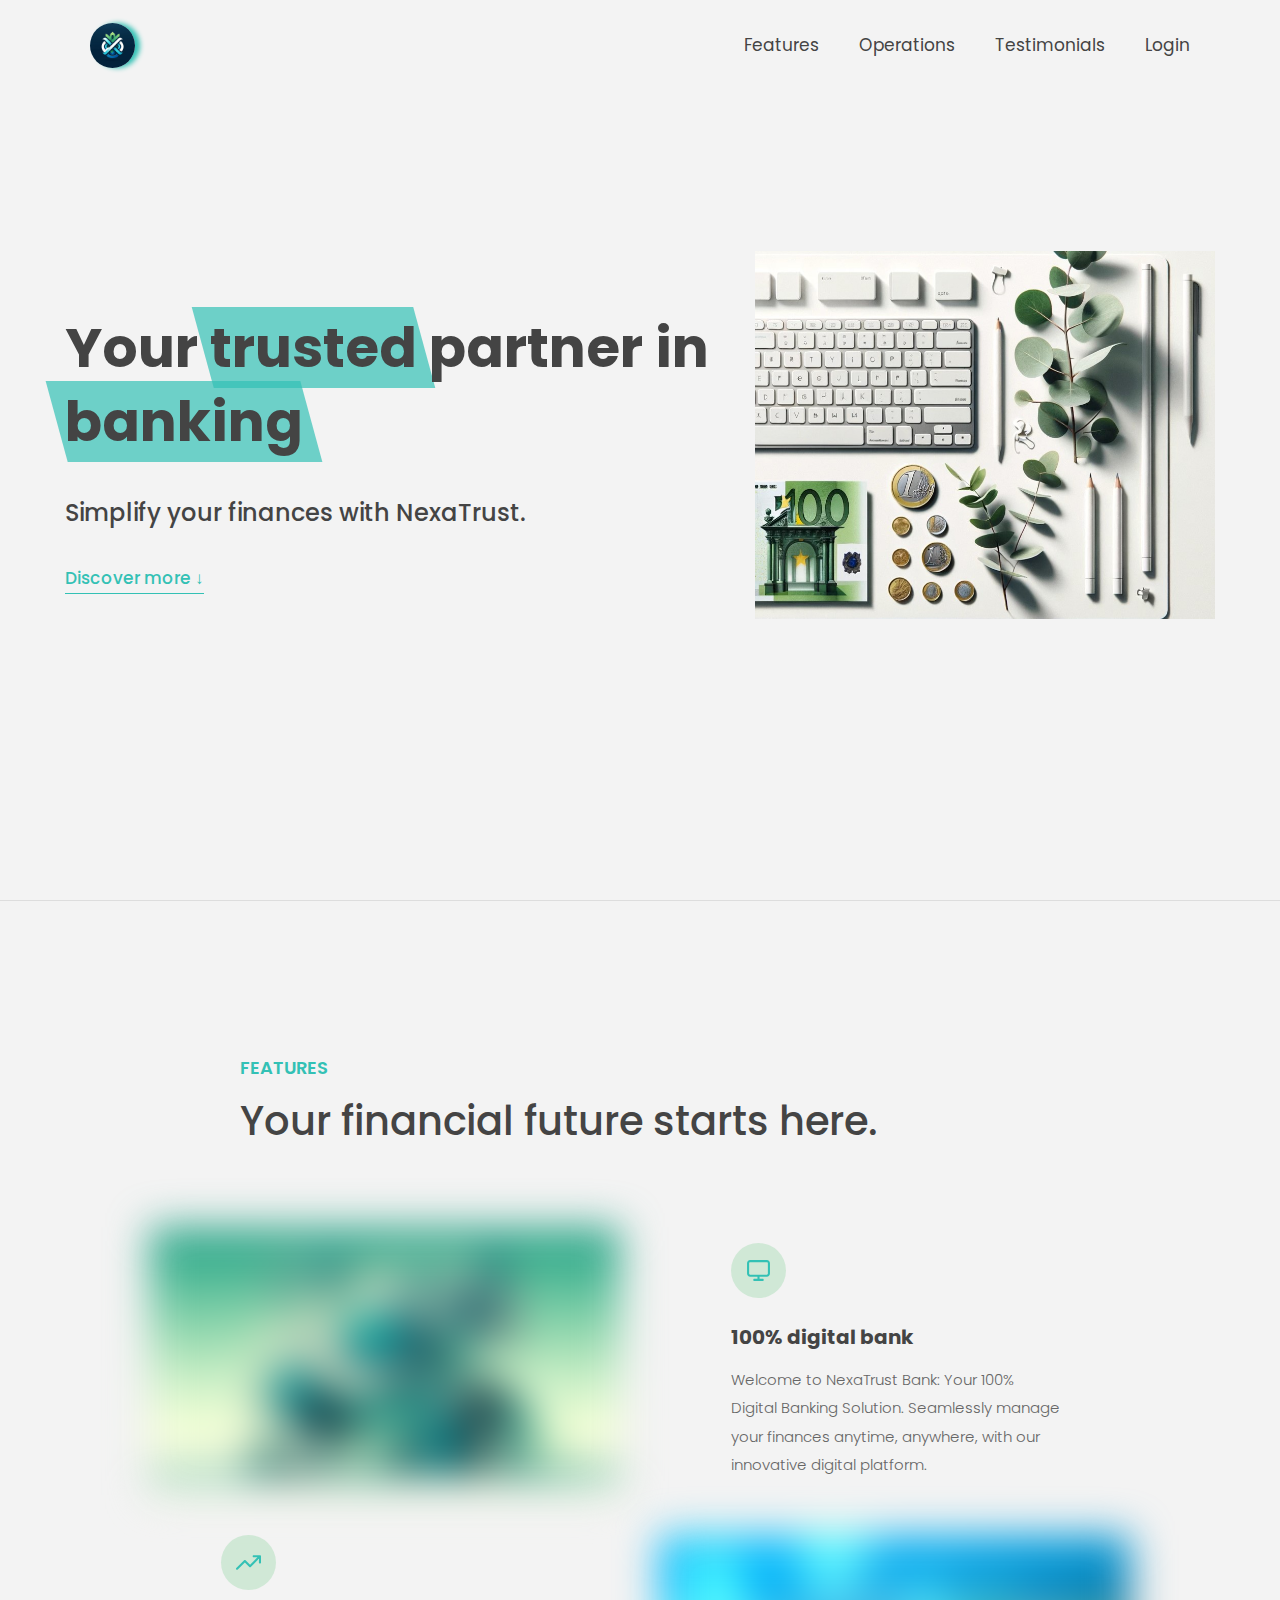
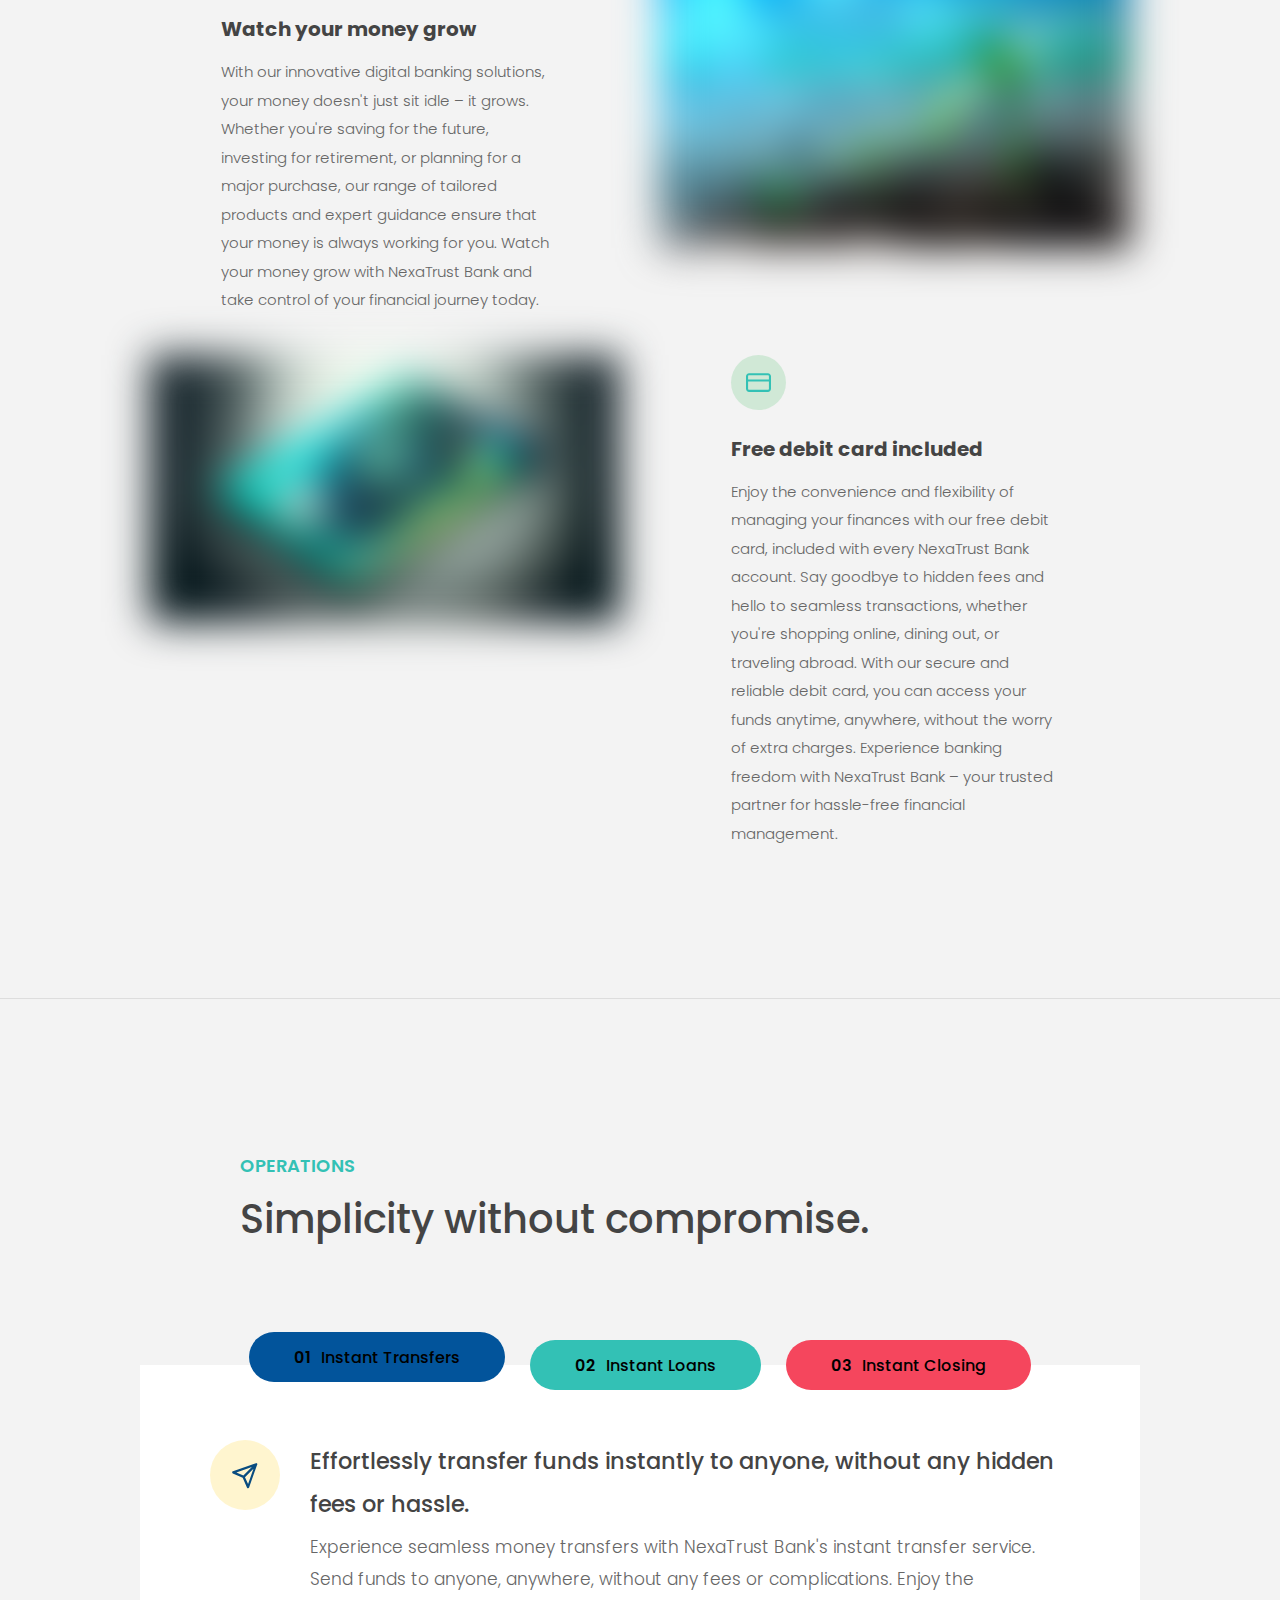
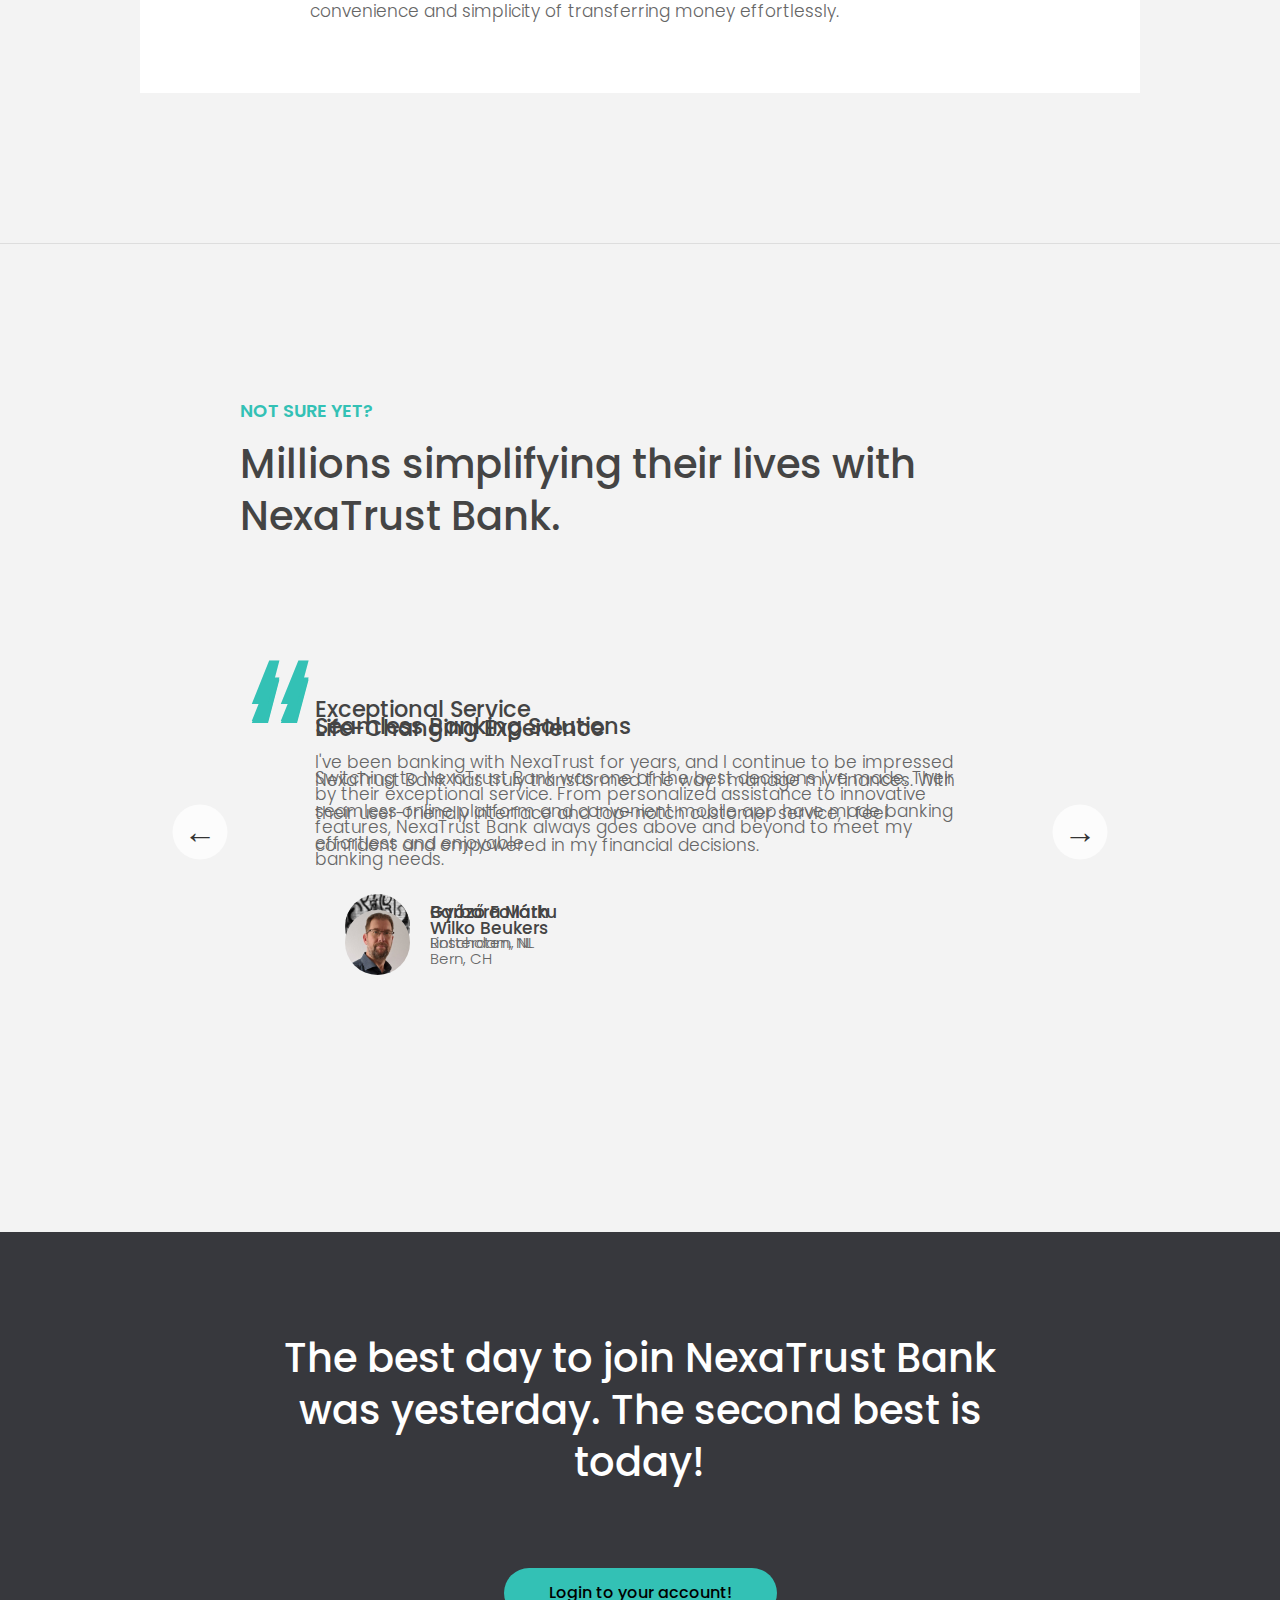
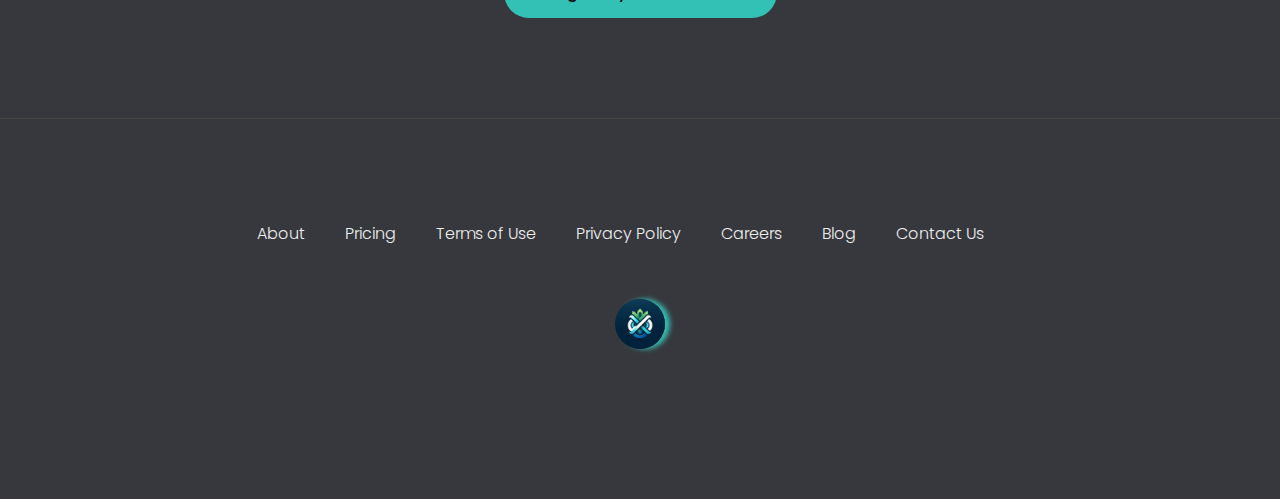
==== commit 35d591e5: "adding & editing necessary pictures" ====
--- a/index.html
+++ b/index.html
@@ -55,7 +55,7 @@
           Discover more &DownArrow;
         </button>
         <img
-          src=""
+          src="img/montage.png"
           class="header__img"
           alt="Minimalist bank items"
         />
@@ -70,15 +70,15 @@
 
       <div class="features">
         <img
-          src=""
-          data-src="img/digital.jpg"
+          src="img/computer-lazy.png"
+          data-src="img/computer.png"
           alt="Computer"
           class="features__img lazy-img"
         />
         <div class="features__feature">
           <div class="features__icon">
             <svg>
-              <use xlink:href=""></use>
+              <use xlink:href="img/icons.svg#icon-monitor"></use>
             </svg>
           </div>
           <h5 class="features__header">100% digital bank</h5>
@@ -92,7 +92,7 @@
         <div class="features__feature">
           <div class="features__icon">
             <svg>
-              <use xlink:href=""></use>
+              <use xlink:href="img/icons.svg#icon-trending-up"></use>
             </svg>
           </div>
           <h5 class="features__header">Watch your money grow</h5>
@@ -106,22 +106,22 @@
           </p>
         </div>
         <img
-          src=""
-          data-src=""
+          src="img/monsoon_plant-lazy.png"
+          data-src="img/monsoon_plant.png"
           alt="Plant"
           class="features__img lazy-img"
         />
 
         <img
-          src=""
-          data-src=""
+          src="img/card-lazy.png"
+          data-src="img/card.png"
           alt="Credit card"
           class="features__img lazy-img"
         />
         <div class="features__feature">
           <div class="features__icon">
             <svg>
-              <use xlink:href=""></use>
+              <use xlink:href="img/icons.svg#icon-credit-card"></use>
             </svg>
           </div>
           <h5 class="features__header">Free debit card included</h5>
@@ -234,7 +234,7 @@
               I feel confident and empowered in my financial decisions.
             </blockquote>
             <address class="testimonial__author">
-              <img src="" alt="" class="testimonial__photo" />
+              <img src="img/gyf.png" alt="" class="testimonial__photo" />
               <h6 class="testimonial__name">Győző Folláth</h6>
               <p class="testimonial__location">Linschoten, NL</p>
             </address>
@@ -250,7 +250,7 @@
               have made banking effortless and enjoyable.
             </blockquote>
             <address class="testimonial__author">
-              <img src="" alt="" class="testimonial__photo" />
+              <img src="img\bma.png" alt="" class="testimonial__photo" />
               <h6 class="testimonial__name">Barbara Márku</h6>
               <p class="testimonial__location">Rotterdam, NL</p>
             </address>
@@ -267,7 +267,7 @@
               above and beyond to meet my banking needs.
             </blockquote>
             <address class="testimonial__author">
-              <img src="" alt="" class="testimonial__photo" />
+              <img src="img/wbe.png" alt="" class="testimonial__photo" />
               <h6 class="testimonial__name">Wilko Beukers</h6>
               <p class="testimonial__location">Bern, CH</p>
             </address>
--- a/style.css
+++ b/style.css
@@ -126,7 +126,7 @@
 /* nav and stickly class at the same time */
 .nav.sticky {
   position: fixed;
-  background-color: rgba(255, 255, 255, 0.95);
+  background-color: rgba(255, 255, 255, 0.80);
 }
 
 .nav__logo {
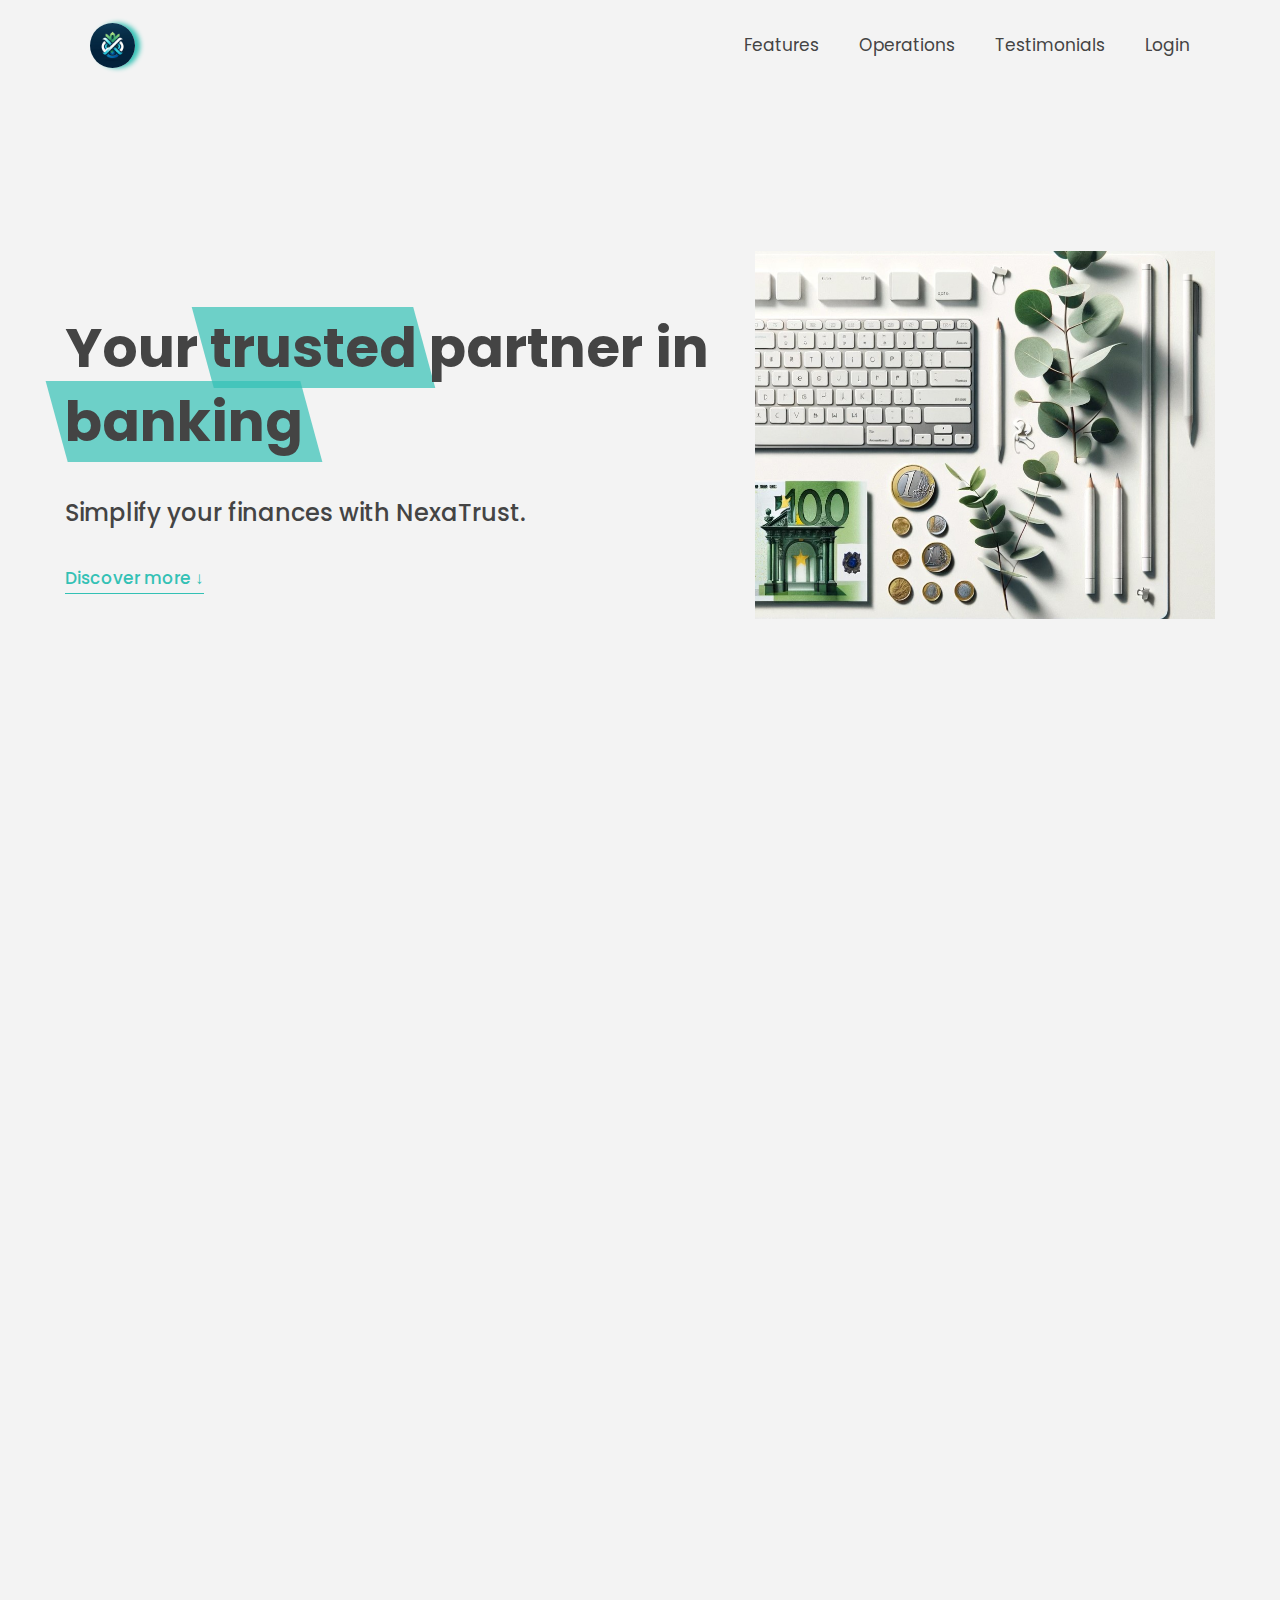
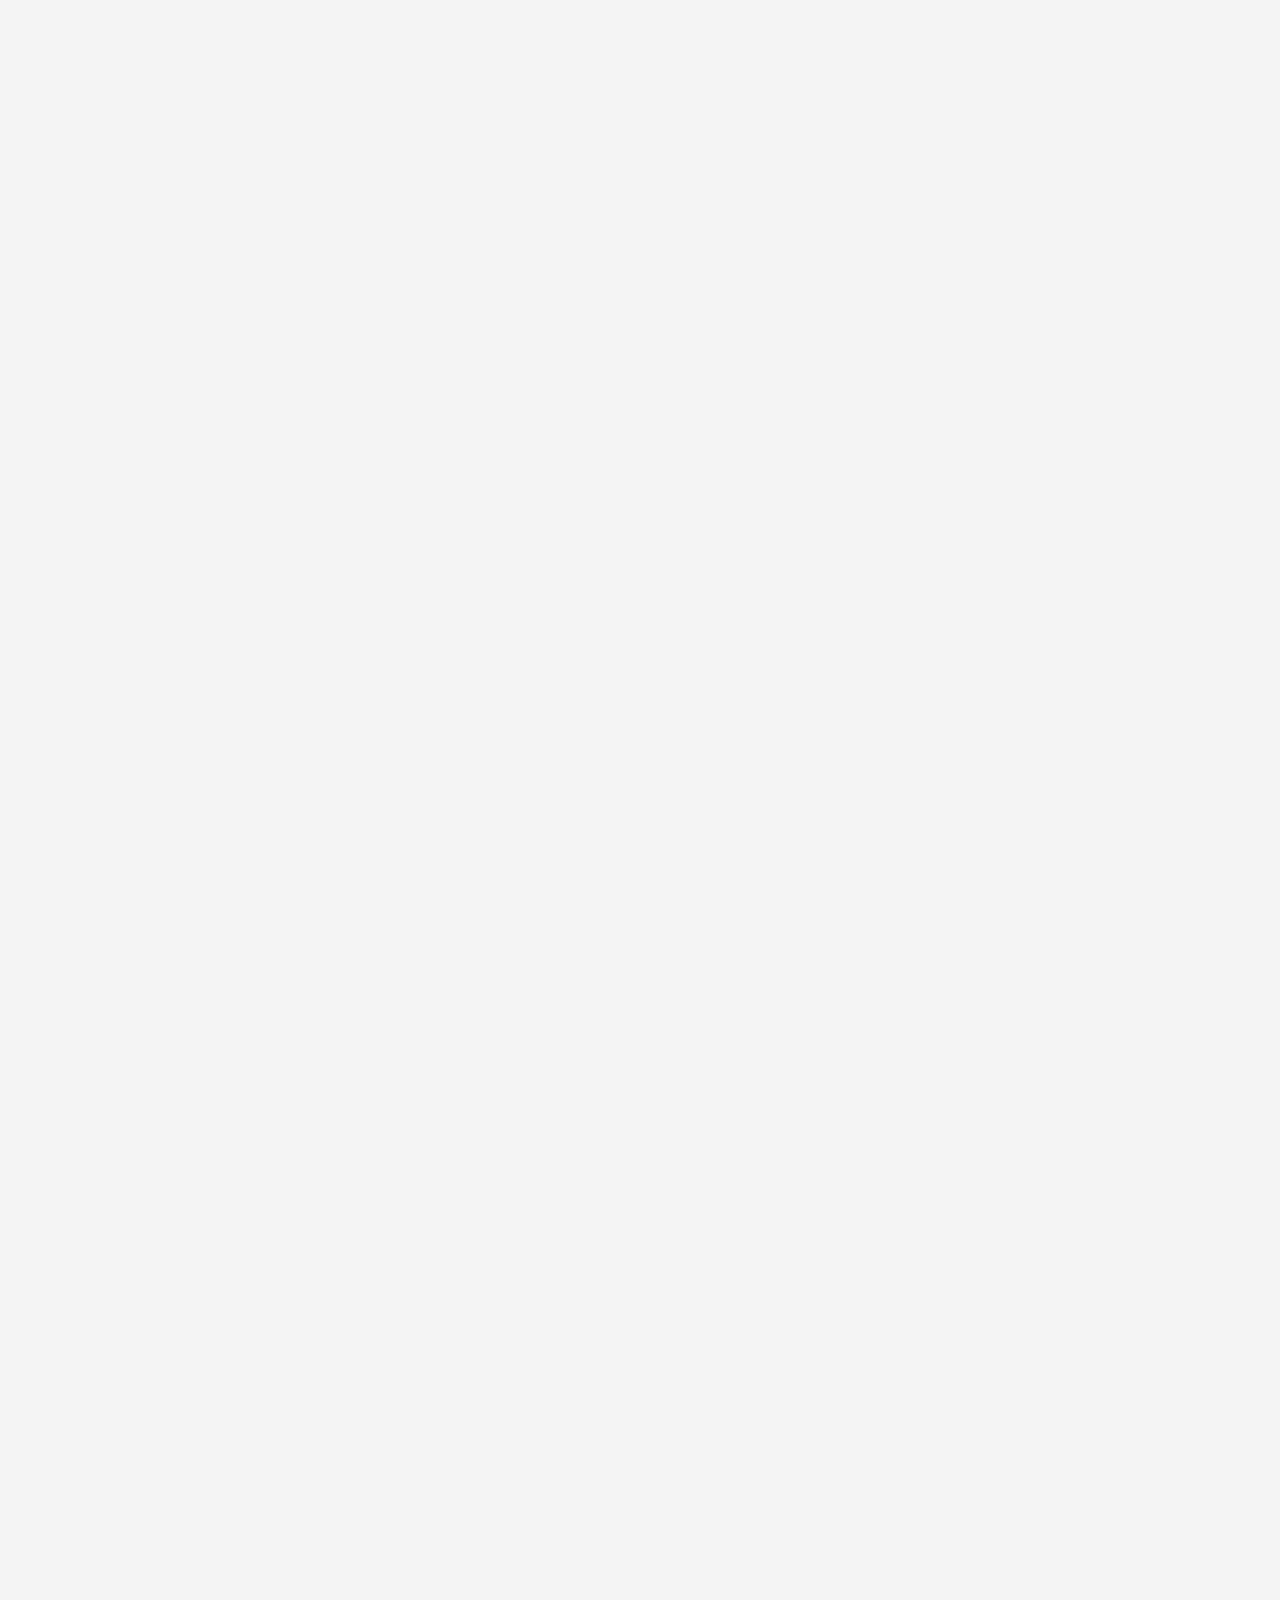
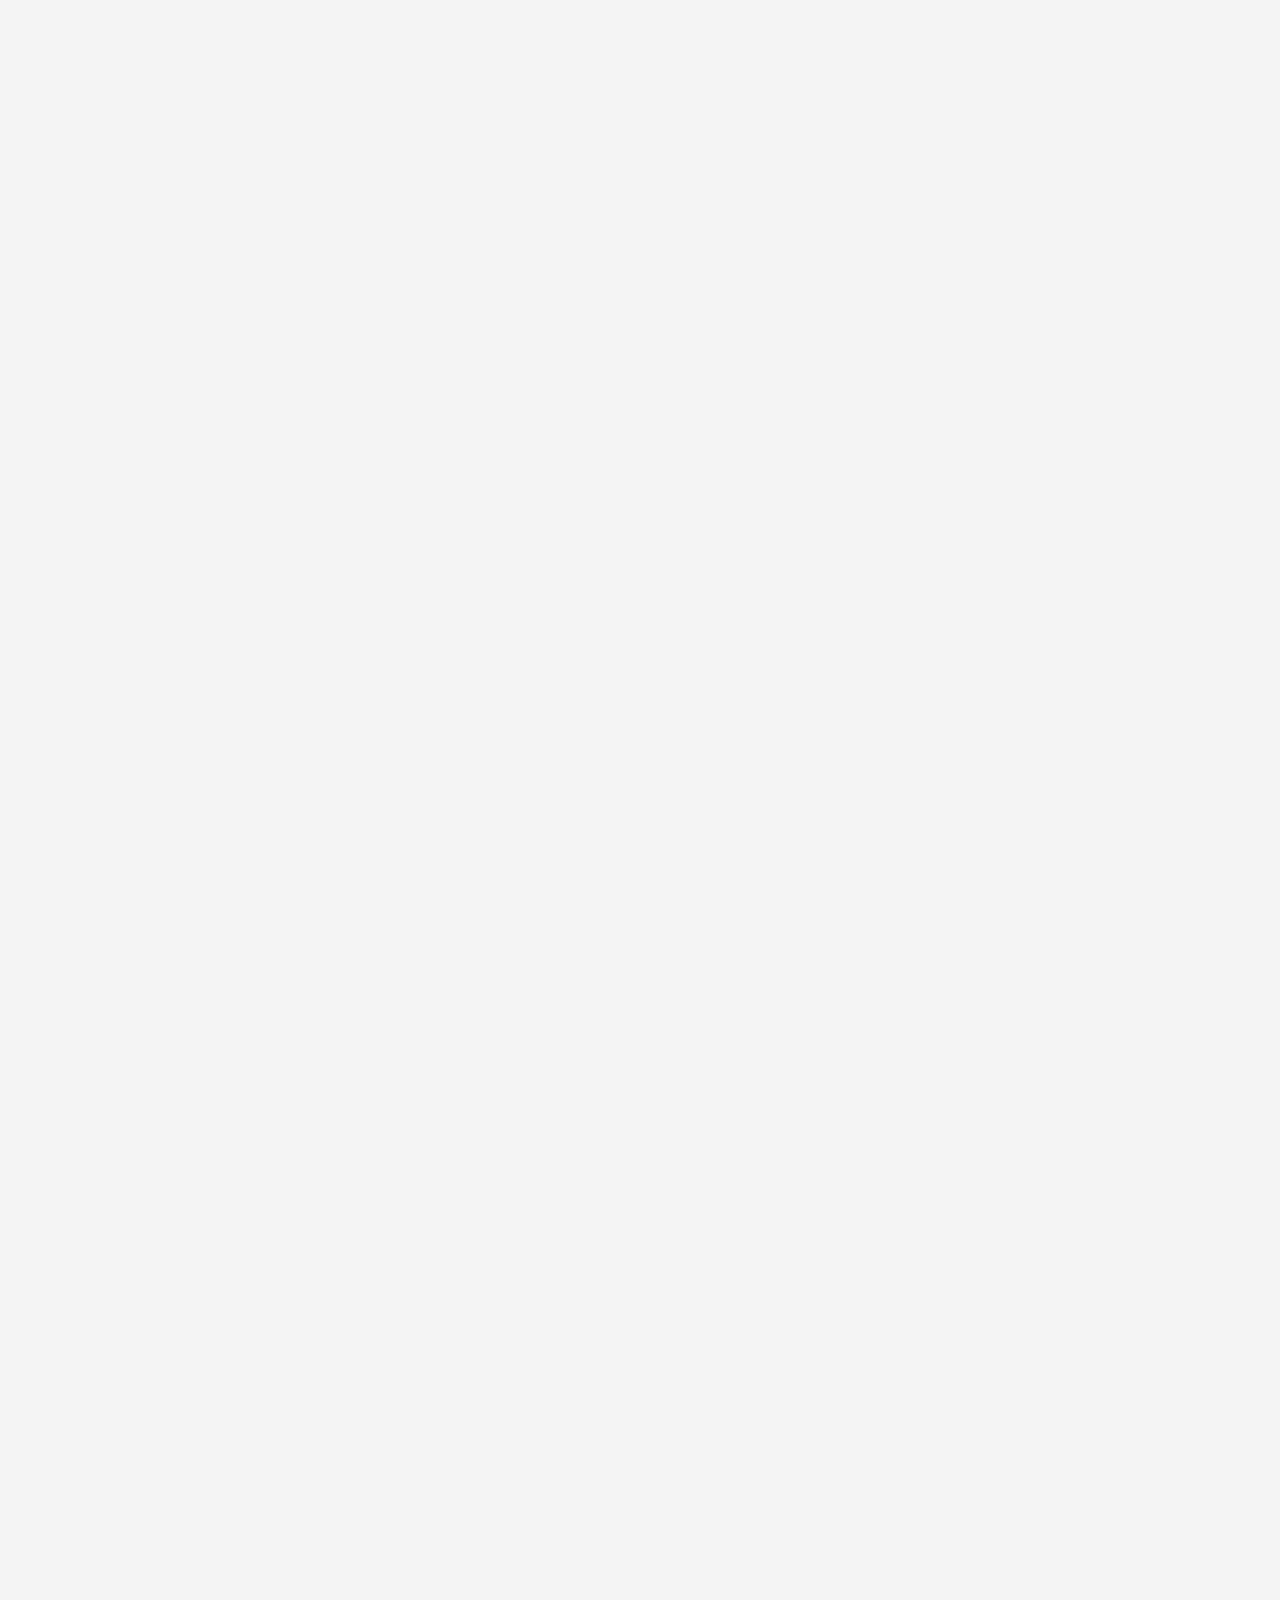
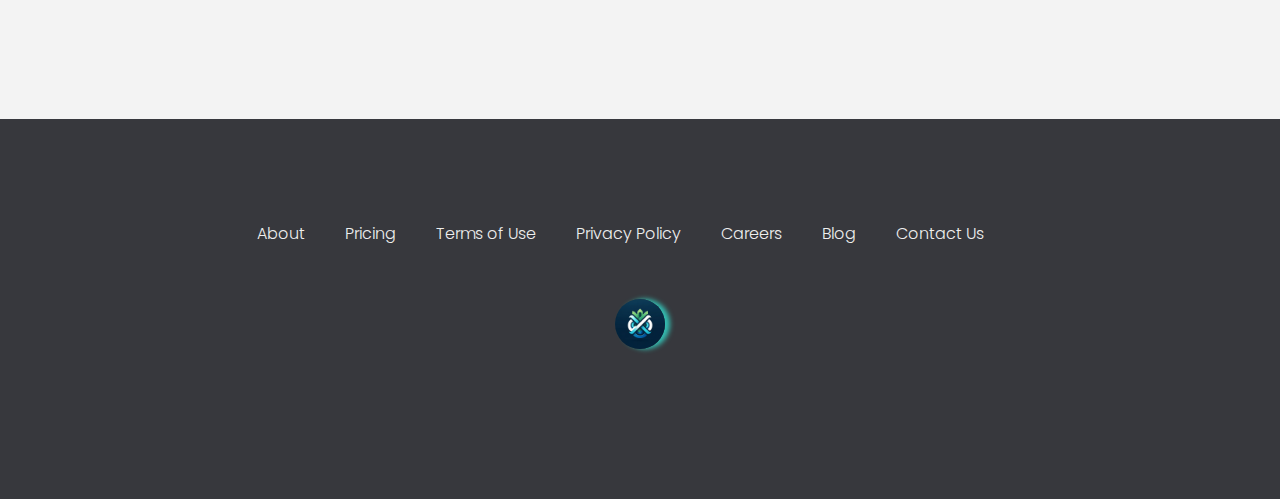
==== commit 570c9ab0: "Add the main functionality to the slider" ====
--- a/index.html
+++ b/index.html
@@ -269,15 +269,10 @@
             <address class="testimonial__author">
               <img src="img/wbe.png" alt="" class="testimonial__photo" />
               <h6 class="testimonial__name">Wilko Beukers</h6>
-              <p class="testimonial__location">Bern, CH</p>
+              <p class="testimonial__location">Marly, CH</p>
             </address>
           </div>
         </div>
-
-        <!-- <div class="slide"><img src="img/img-1.jpg" alt="Photo 1" /></div>
-        <div class="slide"><img src="img/img-2.jpg" alt="Photo 2" /></div>
-        <div class="slide"><img src="img/img-3.jpg" alt="Photo 3" /></div>
-        <div class="slide"><img src="img/img-4.jpg" alt="Photo 4" /></div> -->
         <button class="slider__btn slider__btn--left">&larr;</button>
         <button class="slider__btn slider__btn--right">&rarr;</button>
         <div class="dots"></div>
--- a/style.css
+++ b/style.css
@@ -389,7 +389,6 @@
   top: 0;
   width: 100%;
   height: 50rem;
-
   display: flex;
   align-items: center;
   justify-content: center;
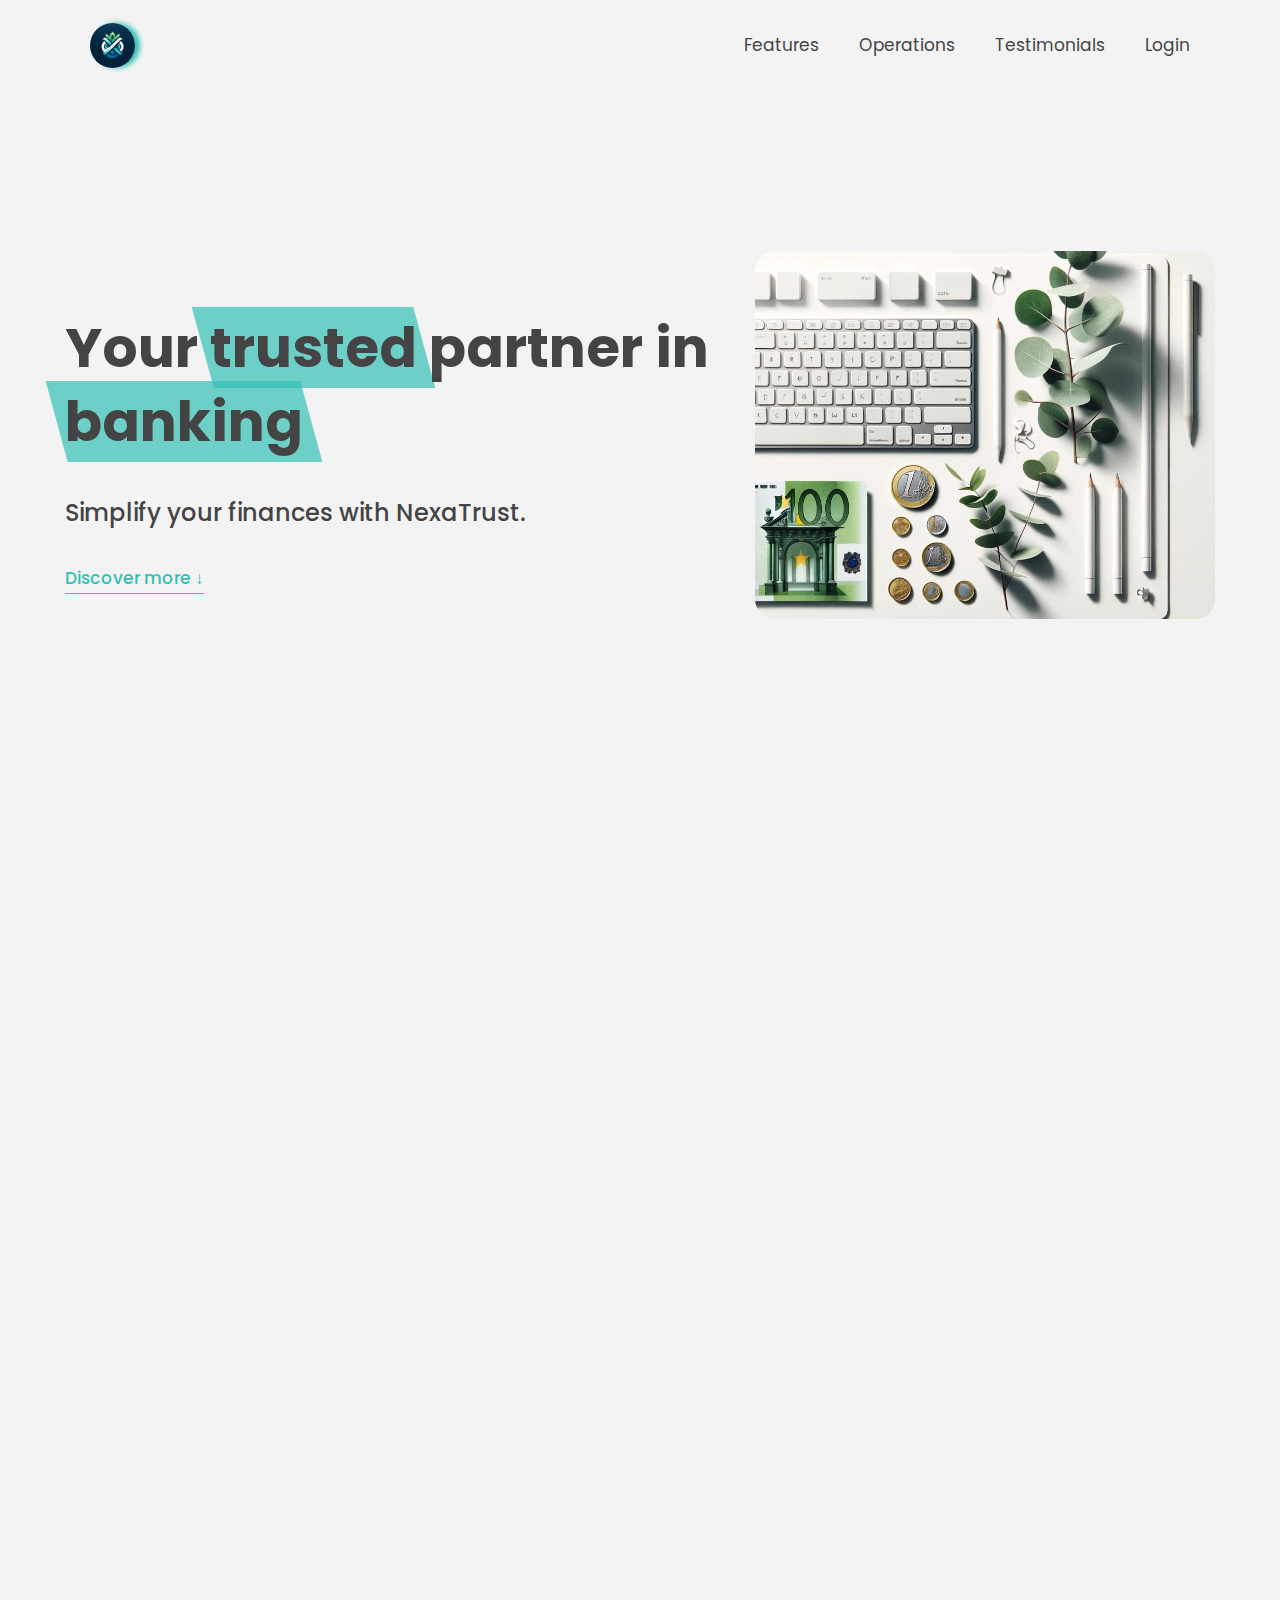
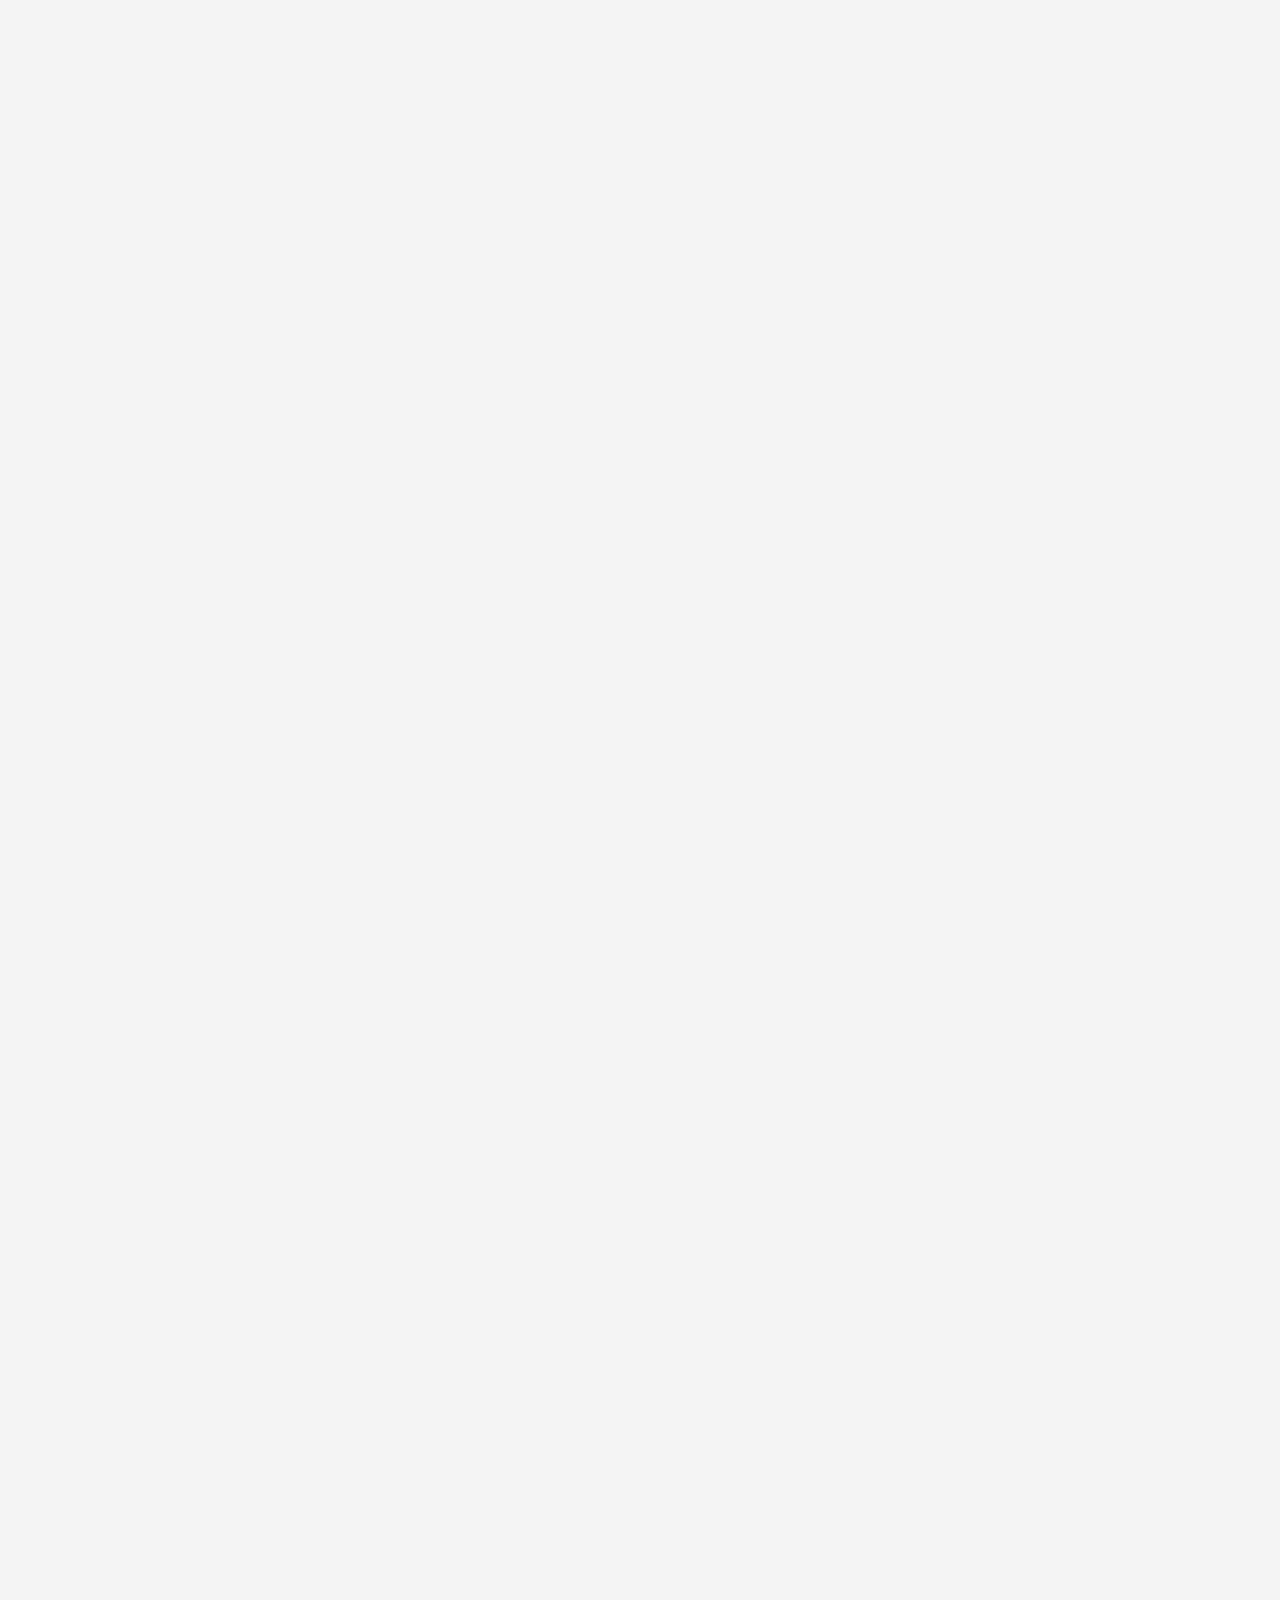
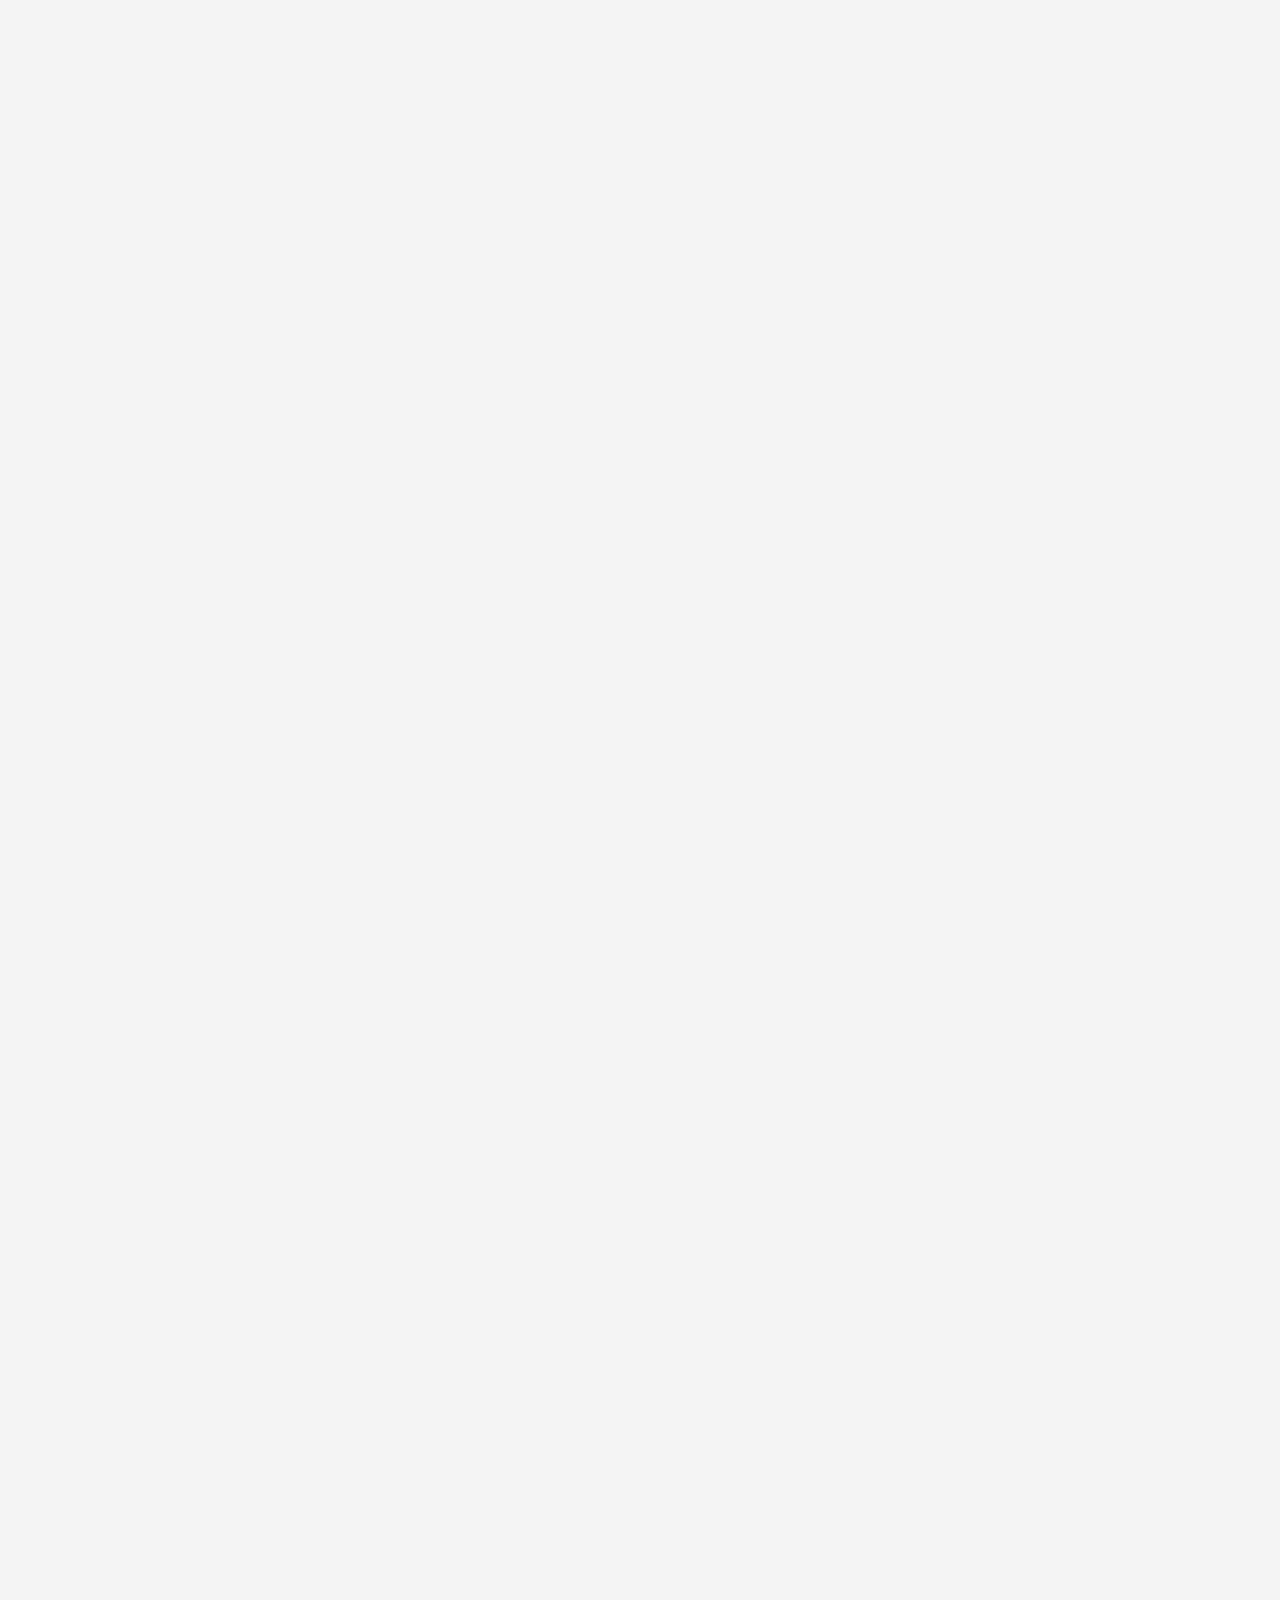
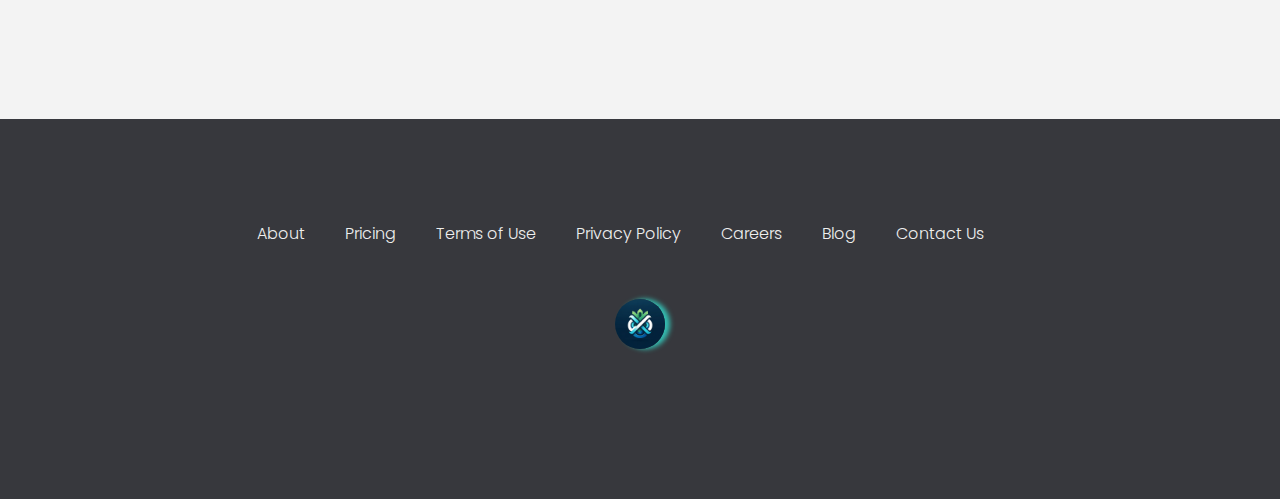
==== commit e9434334: "Optimize script loading & refine image styling" ====
--- a/index.html
+++ b/index.html
@@ -12,6 +12,7 @@
     />
     <link rel="stylesheet" href="style.css" />
     <title>NexaTrust Bank | Trust in Tomorrow</title>
+    <script defer src="script.js"></script>
   </head>
   <body>
     <header class="header">
@@ -35,7 +36,7 @@
             <a class="nav__link" href="#section--3">Testimonials</a>
           </li>
           <li class="nav__item">
-            <a class="nav__link" href="/banking_app/index.html">Login</a>
+            <a class="nav__link" href="banking_app/index.html">Login</a>
           </li>
         </ul>
       </nav>
@@ -227,6 +228,22 @@
       <div class="slider">
         <div class="slide slide--1">
           <div class="testimonial">
+            <h5 class="testimonial__header">Seamless Banking Solutions</h5>
+            <blockquote class="testimonial__text">
+              Switching to NexaTrust Bank was one of the best decisions I've
+              made. Their seamless online platform and convenient mobile app
+              have made banking effortless and enjoyable.
+            </blockquote>
+            <address class="testimonial__author">
+              <img src="img\bma.png" alt="" class="testimonial__photo" />
+              <h6 class="testimonial__name">Barbara Márku</h6>
+              <p class="testimonial__location">Rotterdam, NL</p>
+            </address>
+          </div>
+        </div>
+
+        <div class="slide slide--2">
+          <div class="testimonial">
             <h5 class="testimonial__header">Life-Changing Experience</h5>
             <blockquote class="testimonial__text">
               NexaTrust Bank has truly transformed the way I manage my finances.
@@ -237,22 +254,6 @@
               <img src="img/gyf.png" alt="" class="testimonial__photo" />
               <h6 class="testimonial__name">Győző Folláth</h6>
               <p class="testimonial__location">Linschoten, NL</p>
-            </address>
-          </div>
-        </div>
-
-        <div class="slide slide--2">
-          <div class="testimonial">
-            <h5 class="testimonial__header">Seamless Banking Solutions</h5>
-            <blockquote class="testimonial__text">
-              Switching to NexaTrust Bank was one of the best decisions I've
-              made. Their seamless online platform and convenient mobile app
-              have made banking effortless and enjoyable.
-            </blockquote>
-            <address class="testimonial__author">
-              <img src="img\bma.png" alt="" class="testimonial__photo" />
-              <h6 class="testimonial__name">Barbara Márku</h6>
-              <p class="testimonial__location">Rotterdam, NL</p>
             </address>
           </div>
         </div>
@@ -286,7 +287,7 @@
           today!
         </h3>
       </div>
-      <button class="btn btn--show-modal">Login to your account!</button>
+      <button class="btn btn--login" data-href="banking_app/index.html">Login to your account!</button>
     </section>
 
     <footer class="footer">
@@ -319,7 +320,6 @@
         </li>
       </ul>
       <img src="img/icon2.png" alt="Logo" class="footer__logo" />
-      <script src="script.js"></script>
     </footer>
   </body>
 </html>
--- a/style.css
+++ b/style.css
@@ -106,6 +106,7 @@
 
 img {
   transition: filter 0.5s;
+  border-radius: 2rem;
 }
 
 .lazy-img {
@@ -272,6 +273,7 @@
 
 /* OPERATIONS */
 .operations {
+  border-radius: 2rem;
   max-width: 100rem;
   margin: 12rem auto 0 auto;
 
@@ -407,7 +409,7 @@
 .slider__btn {
   position: absolute;
   top: 50%;
-  z-index: 10;
+  z-index: 0;
 
   border: none;
   background: rgba(255, 255, 255, 0.7);
@@ -606,5 +608,5 @@
   color: #bbb;
   font-size: 1.5rem;
   font-weight: 400;
-  transition: bottom 0.3s ease-in-out;
-}
+  transition: bottom 1s ease-in-out;
+}
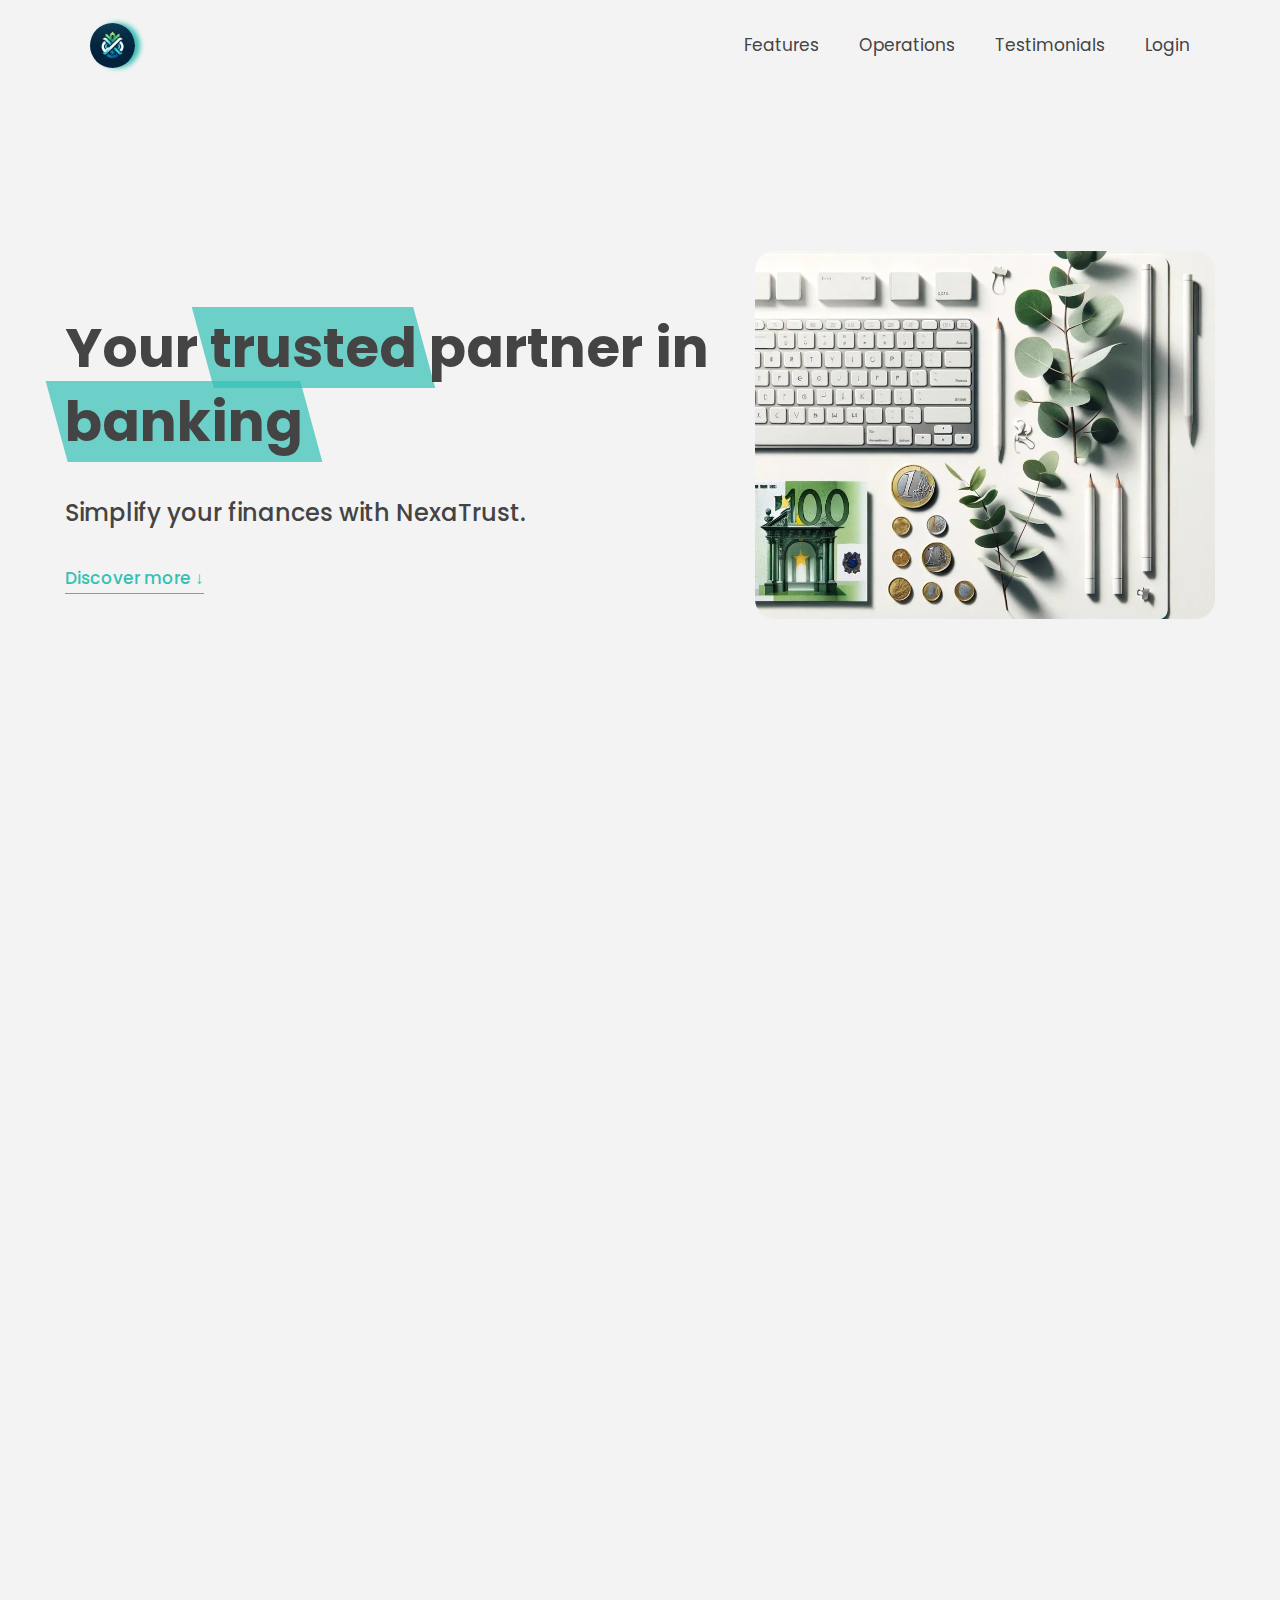
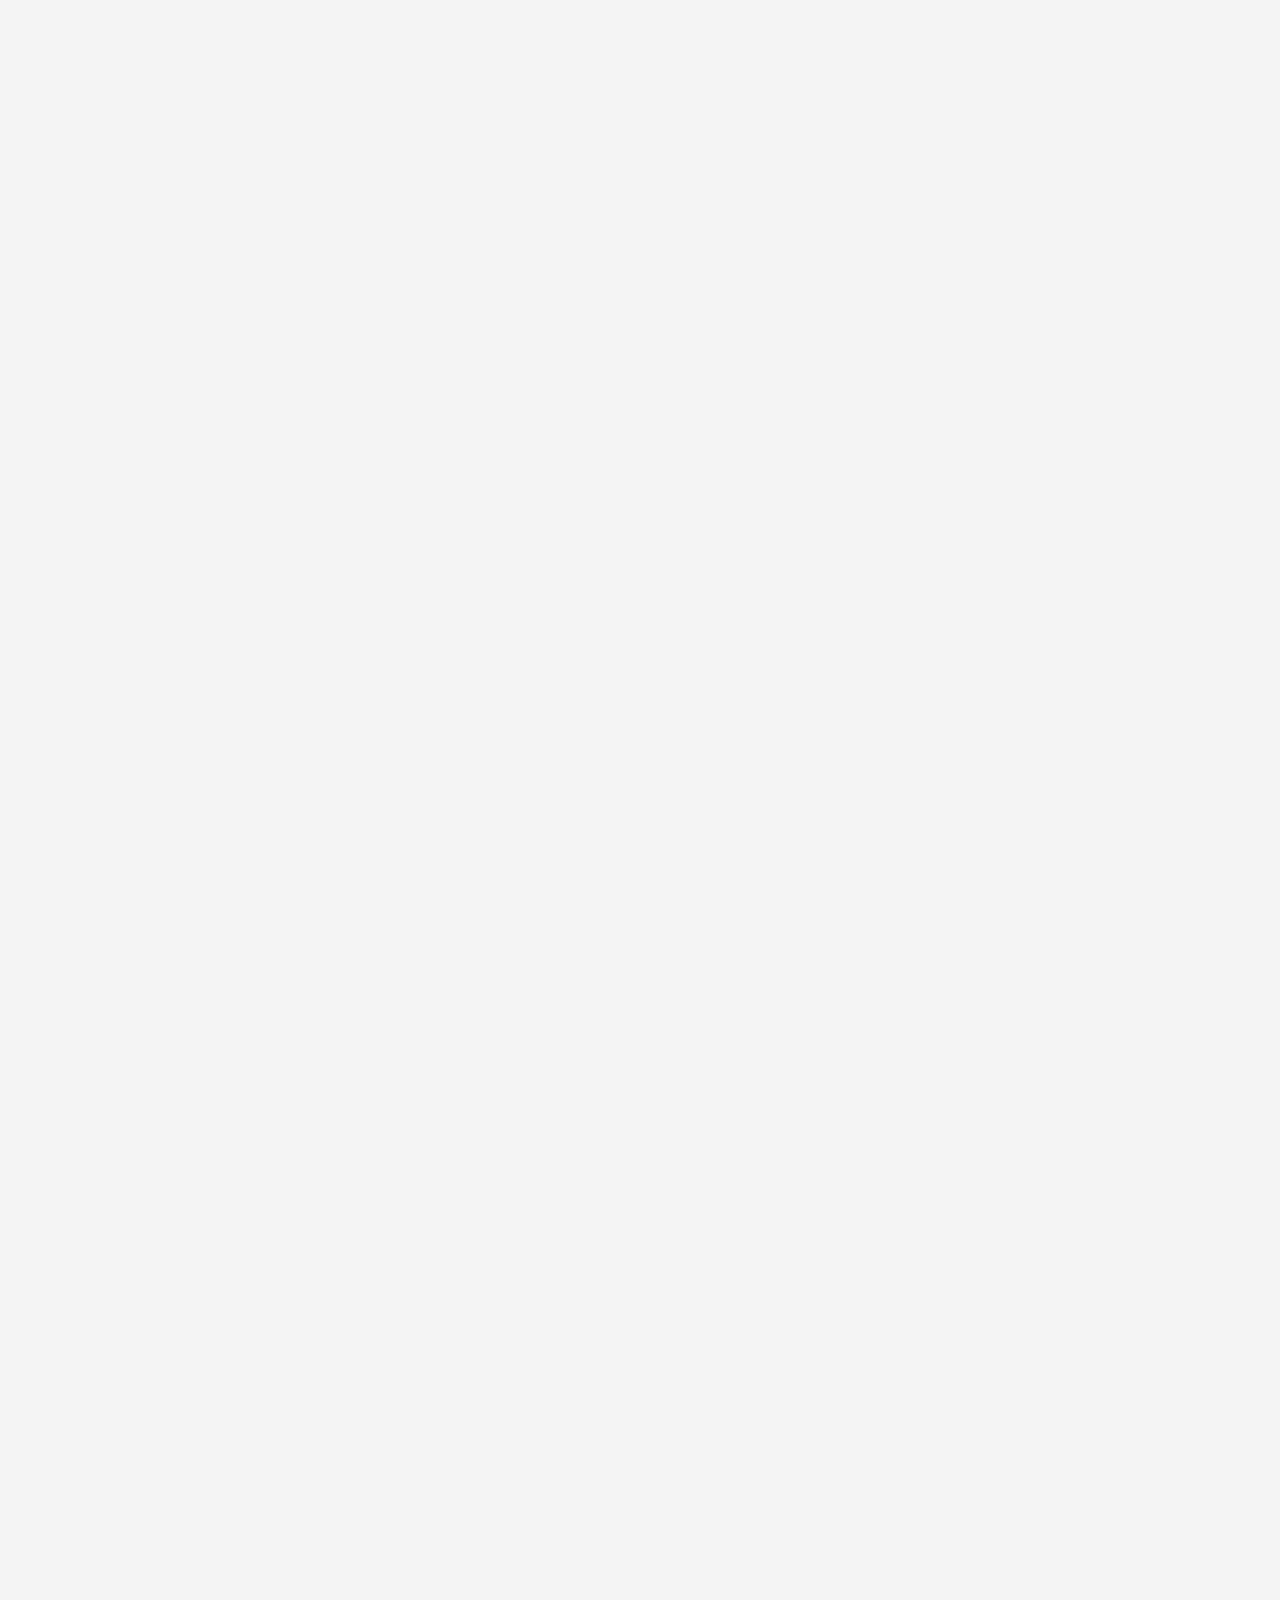
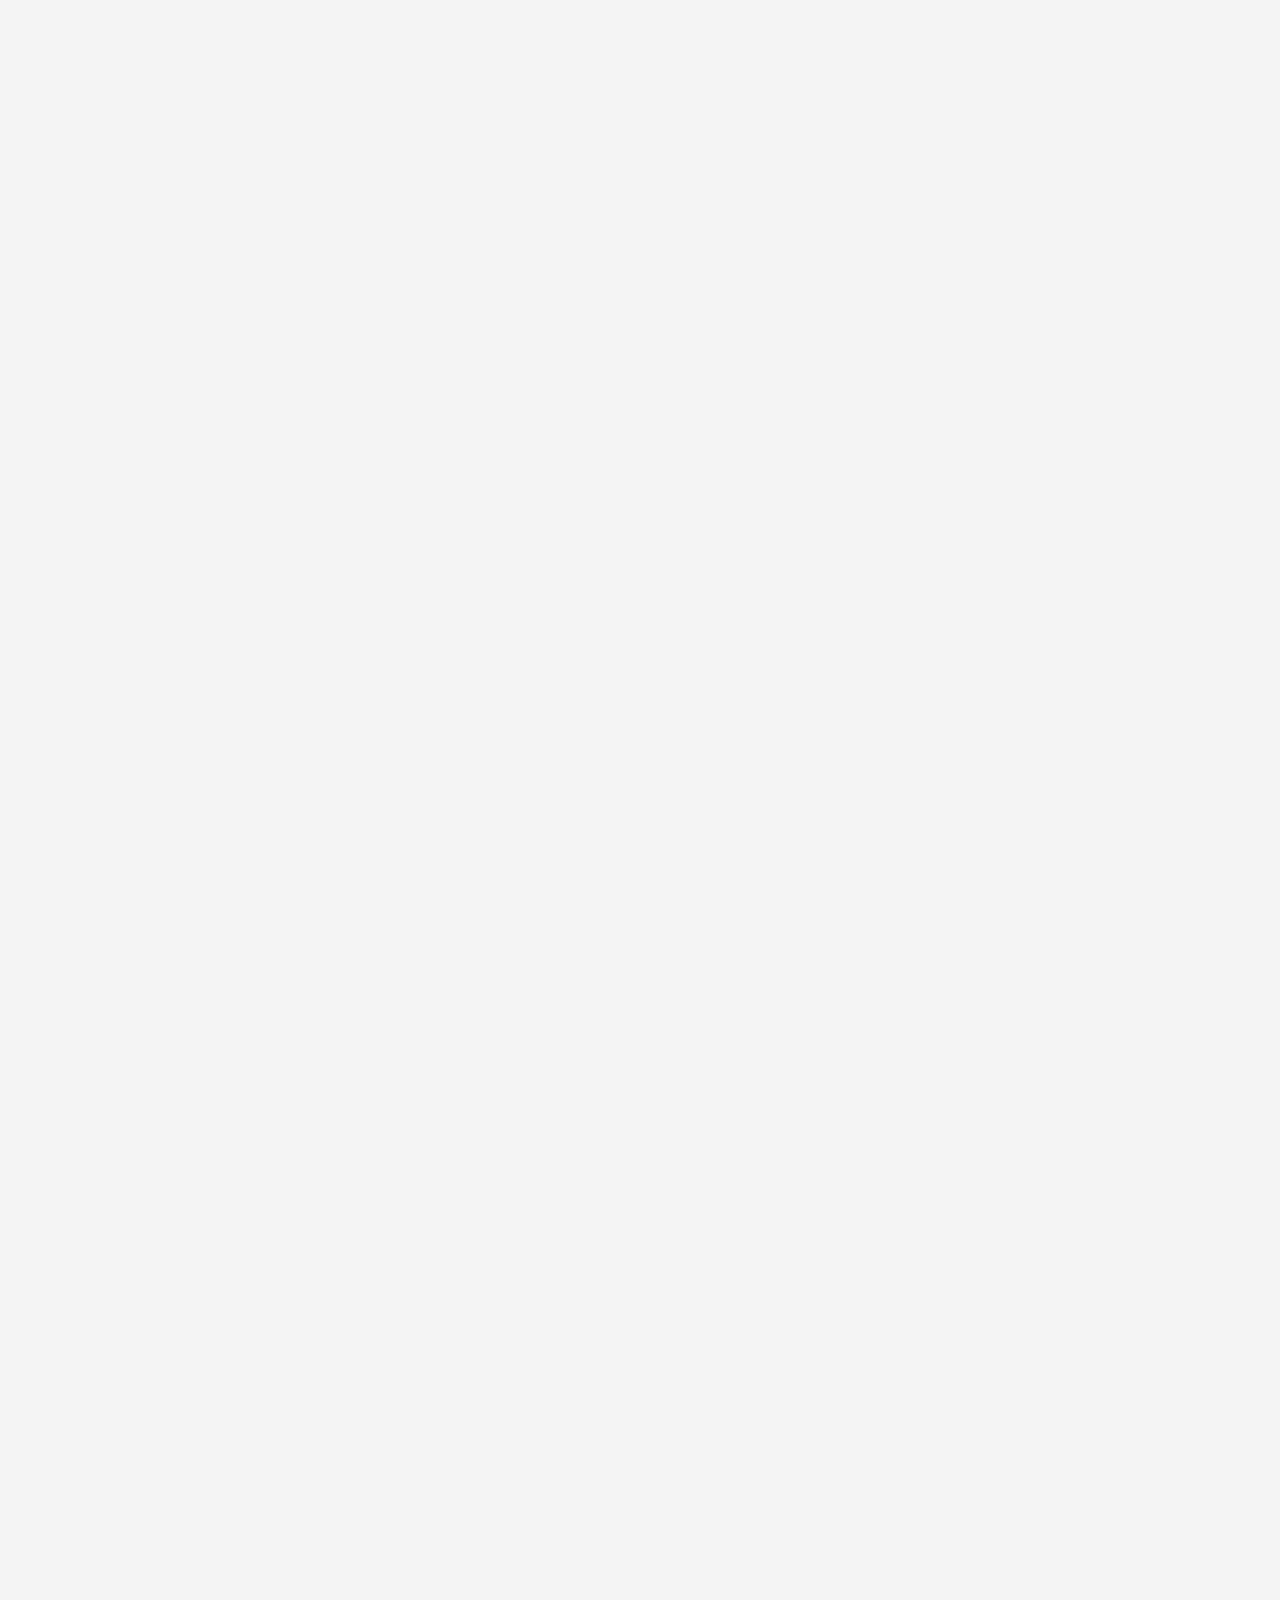
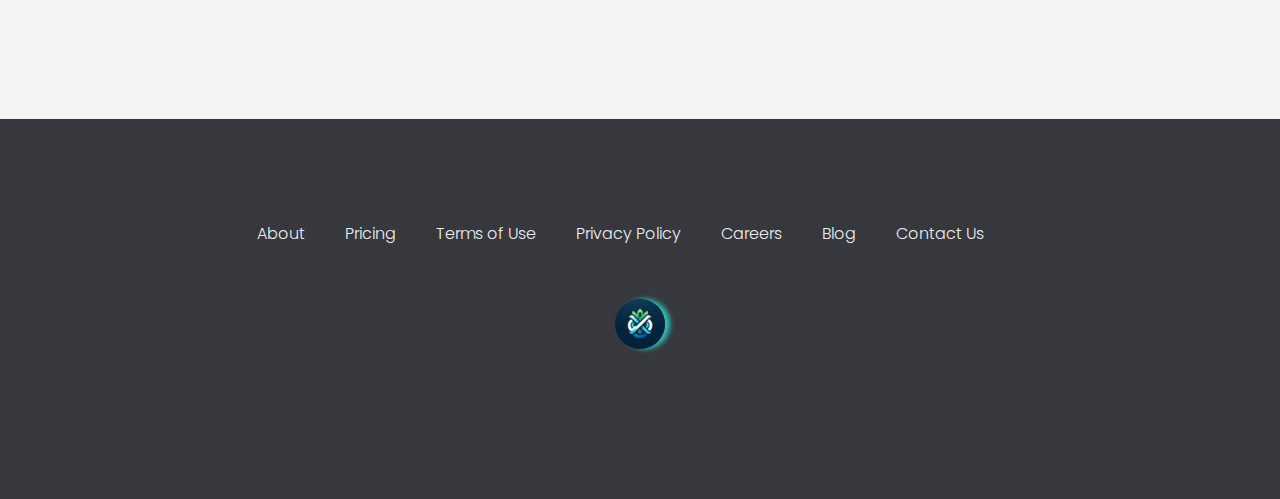
==== commit 1de2f656: "Optimize performance (converted images to WebP and videos to WebM)" ====
--- a/index.html
+++ b/index.html
@@ -18,7 +18,7 @@
     <header class="header">
       <nav class="nav">
         <img
-          src="img/icon2.png"
+          src="img/icon2.webp"
           alt="NexaTrust logo"
           class="nav__logo"
           id="logo"
@@ -56,7 +56,7 @@
           Discover more &DownArrow;
         </button>
         <img
-          src="img/montage.png"
+          src="img/montage.webp"
           class="header__img"
           alt="Minimalist bank items"
         />
@@ -71,8 +71,8 @@
 
       <div class="features">
         <img
-          src="img/computer-lazy.png"
-          data-src="img/computer.png"
+          src="img/computer-lazy.webp"
+          data-src="img/computer.webp"
           alt="Computer"
           class="features__img lazy-img"
         />
@@ -107,15 +107,15 @@
           </p>
         </div>
         <img
-          src="img/monsoon_plant-lazy.png"
-          data-src="img/monsoon_plant.png"
+          src="img/monsoon_plant-lazy.webp"
+          data-src="img/monsoon_plant.webp"
           alt="Plant"
           class="features__img lazy-img"
         />
 
         <img
-          src="img/card-lazy.png"
-          data-src="img/card.png"
+          src="img/card-lazy.webp"
+          data-src="img/card.webp"
           alt="Credit card"
           class="features__img lazy-img"
         />
@@ -235,7 +235,7 @@
               have made banking effortless and enjoyable.
             </blockquote>
             <address class="testimonial__author">
-              <img src="img\bma.png" alt="" class="testimonial__photo" />
+              <img src="img\bma.webp" alt="" class="testimonial__photo" />
               <h6 class="testimonial__name">Barbara Márku</h6>
               <p class="testimonial__location">Rotterdam, NL</p>
             </address>
@@ -251,7 +251,7 @@
               I feel confident and empowered in my financial decisions.
             </blockquote>
             <address class="testimonial__author">
-              <img src="img/gyf.png" alt="" class="testimonial__photo" />
+              <img src="img/gyf.webp" alt="" class="testimonial__photo" />
               <h6 class="testimonial__name">Győző Folláth</h6>
               <p class="testimonial__location">Linschoten, NL</p>
             </address>
@@ -268,7 +268,7 @@
               above and beyond to meet my banking needs.
             </blockquote>
             <address class="testimonial__author">
-              <img src="img/wbe.png" alt="" class="testimonial__photo" />
+              <img src="img/wbe.webp" alt="" class="testimonial__photo" />
               <h6 class="testimonial__name">Wilko Beukers</h6>
               <p class="testimonial__location">Marly, CH</p>
             </address>
@@ -287,7 +287,9 @@
           today!
         </h3>
       </div>
-      <button class="btn btn--login" data-href="banking_app/index.html">Login to your account!</button>
+      <button class="btn btn--login" data-href="banking_app/index.html">
+        Login to your account!
+      </button>
     </section>
 
     <footer class="footer">
@@ -319,7 +321,7 @@
           >
         </li>
       </ul>
-      <img src="img/icon2.png" alt="Logo" class="footer__logo" />
+      <img src="img/icon2.webp" alt="Logo" class="footer__logo" />
     </footer>
   </body>
 </html>
